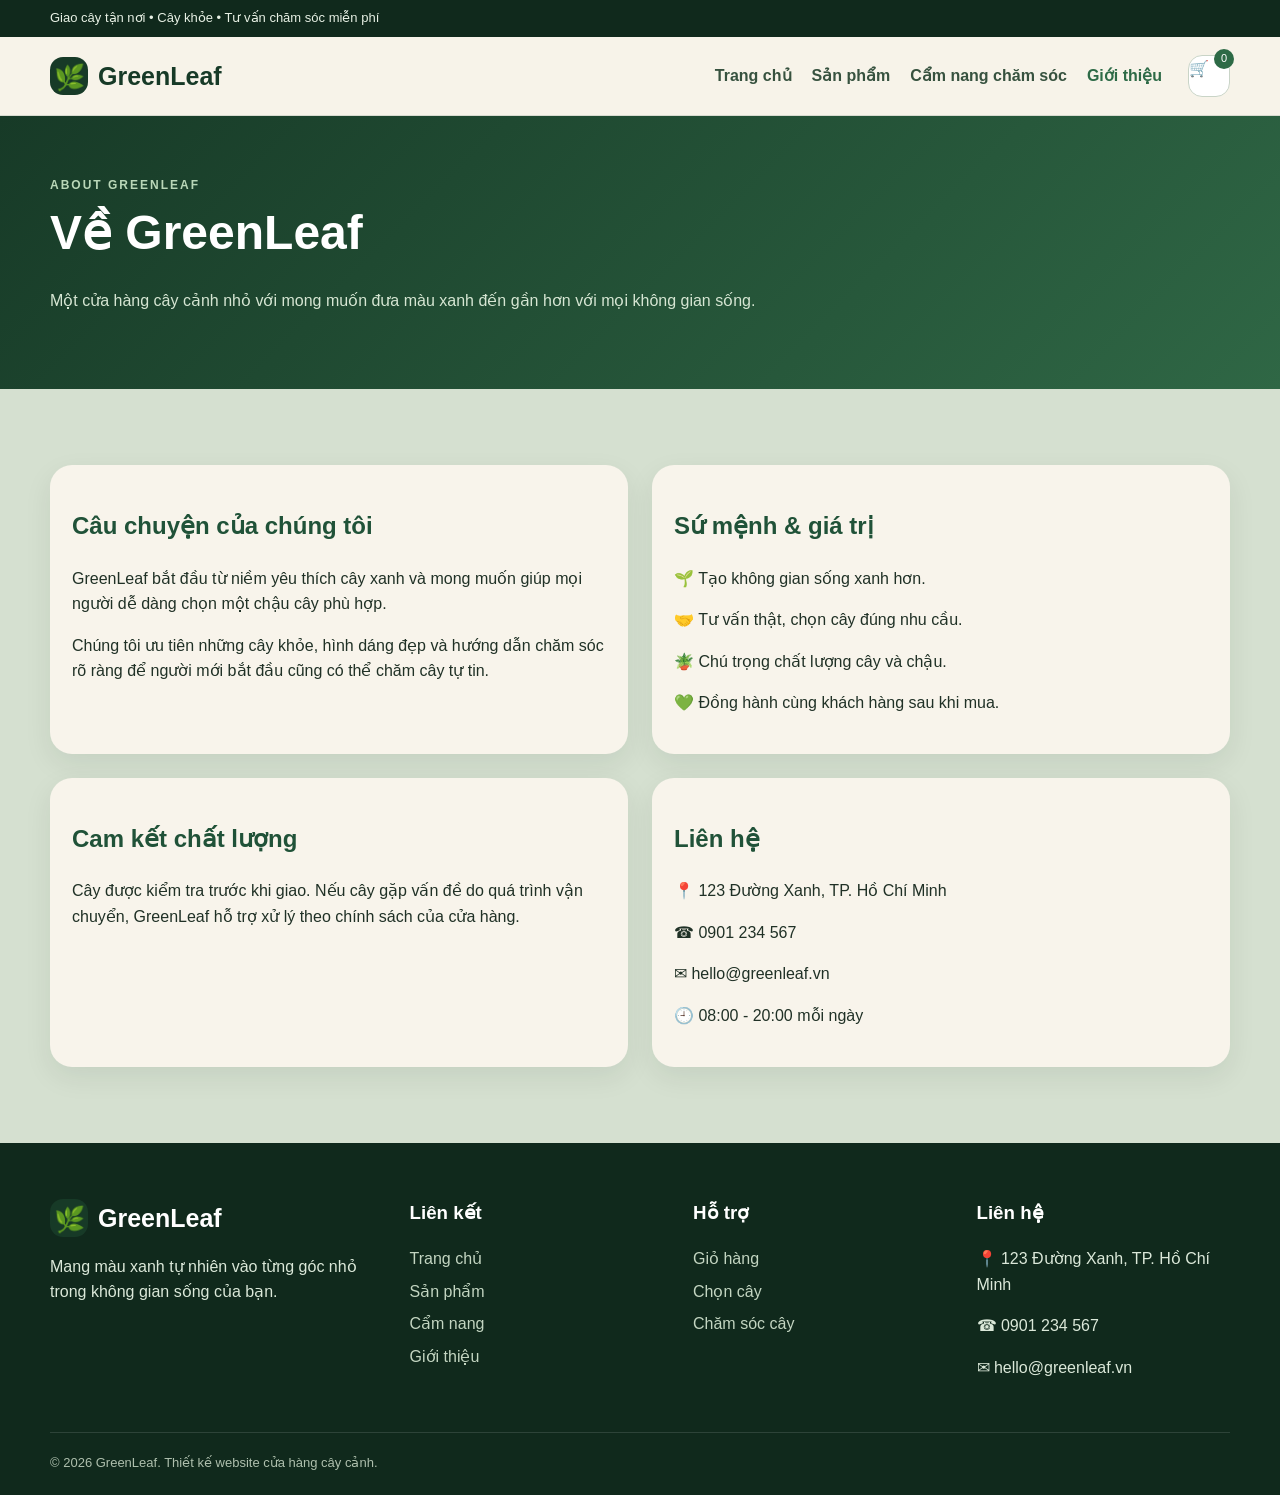
==== about.html @ fde9c6db "version1" ====
<!DOCTYPE html>
<html lang="vi">
<head>
    <meta charset="UTF-8">
    <meta name="viewport" content="width=device-width, initial-scale=1.0">
    <title>Giới thiệu - GreenLeaf</title>
    <link rel="stylesheet" href="style.css">
</head>

<body>

    <div class="topbar">
        <div class="container">
            Giao cây tận nơi • Cây khỏe • Tư vấn chăm sóc miễn phí
        </div>
    </div>

    <header>
        <div class="container nav">
            <a class="logo" href="index.html">
                <span class="logo-mark">🌿</span>
                GreenLeaf
            </a>

            <nav class="nav-links" id="navLinks">
                <a class="" href="index.html">Trang chủ</a><a class="" href="products.html">Sản phẩm</a><a class="" href="guide.html">Cẩm nang chăm sóc</a><a class="active" href="about.html">Giới thiệu</a>
            </nav>

            <div class="nav-actions">
                <a class="cart-btn" href="cart.html" aria-label="Giỏ hàng">
                    🛒
                    <span class="cart-count">0</span>
                </a>

                <button
                    class="icon-btn mobile-menu"
                    id="mobileMenu"
                    aria-label="Mở menu"
                >
                    ☰
                </button>
            </div>
        </div>
    </header>
    

<section class="page-hero">
    <div class="container">
        <div class="eyebrow">About GreenLeaf</div>
        <h1>Về GreenLeaf</h1>
        <p>
            Một cửa hàng cây cảnh nhỏ với mong muốn đưa màu xanh
            đến gần hơn với mọi không gian sống.
        </p>
    </div>
</section>

<section class="section">
    <div class="container about-grid">
        <div class="about-card">
            <h2>Câu chuyện của chúng tôi</h2>
            <p>
                GreenLeaf bắt đầu từ niềm yêu thích cây xanh và mong muốn
                giúp mọi người dễ dàng chọn một chậu cây phù hợp.
            </p>

            <p>
                Chúng tôi ưu tiên những cây khỏe, hình dáng đẹp và hướng
                dẫn chăm sóc rõ ràng để người mới bắt đầu cũng có thể
                chăm cây tự tin.
            </p>
        </div>

        <div class="about-card">
            <h2>Sứ mệnh & giá trị</h2>
            <p>
                🌱 Tạo không gian sống xanh hơn.
            </p>

            <p>
                🤝 Tư vấn thật, chọn cây đúng nhu cầu.
            </p>

            <p>
                🪴 Chú trọng chất lượng cây và chậu.
            </p>

            <p>
                💚 Đồng hành cùng khách hàng sau khi mua.
            </p>
        </div>

        <div class="about-card">
            <h2>Cam kết chất lượng</h2>
            <p>
                Cây được kiểm tra trước khi giao. Nếu cây gặp vấn đề
                do quá trình vận chuyển, GreenLeaf hỗ trợ xử lý theo
                chính sách của cửa hàng.
            </p>
        </div>

        <div class="about-card">
            <h2>Liên hệ</h2>
            <p>📍 123 Đường Xanh, TP. Hồ Chí Minh</p>
            <p>☎ 0901 234 567</p>
            <p>✉ hello@greenleaf.vn</p>
            <p>🕘 08:00 - 20:00 mỗi ngày</p>
        </div>
    </div>
</section>


    <footer>
        <div class="container">
            <div class="footer-grid">
                <div>
                    <div class="logo" style="color:white;">
                        <span class="logo-mark">🌿</span>
                        GreenLeaf
                    </div>

                    <p>
                        Mang màu xanh tự nhiên vào từng góc nhỏ
                        trong không gian sống của bạn.
                    </p>
                </div>

                <div>
                    <h3>Liên kết</h3>
                    <a href="index.html">Trang chủ</a>
                    <a href="products.html">Sản phẩm</a>
                    <a href="guide.html">Cẩm nang</a>
                    <a href="about.html">Giới thiệu</a>
                </div>

                <div>
                    <h3>Hỗ trợ</h3>
                    <a href="cart.html">Giỏ hàng</a>
                    <a href="products.html">Chọn cây</a>
                    <a href="guide.html">Chăm sóc cây</a>
                </div>

                <div>
                    <h3>Liên hệ</h3>
                    <p>📍 123 Đường Xanh, TP. Hồ Chí Minh</p>
                    <p>☎ 0901 234 567</p>
                    <p>✉ hello@greenleaf.vn</p>
                </div>
            </div>

            <div class="copyright">
                © 2026 GreenLeaf. Thiết kế website cửa hàng cây cảnh.
            </div>
        </div>
    </footer>
    

<script src="script.js"></script>
</body>
</html>
---- style.css ----
/* ============================================================
   GREENLEAF - CSS
   Giao diện xanh đậm hơn, không còn nền quá nhạt.
   ============================================================ */

:root {
    --green-950: #10291c;
    --green-900: #173a27;
    --green-800: #205238;
    --green-700: #2d6a46;
    --green-500: #5f9f6e;
    --green-300: #a9c9a8;
    --cream: #f0e7d5;
    --cream-2: #e4d7c0;
    --paper: #f8f4eb;
    --text: #203126;
    --muted: #657466;
    --white: #ffffff;
    --danger: #a84b43;
    --shadow: 0 18px 45px rgba(16, 41, 28, .15);
    --radius: 22px;
}

* {
    box-sizing: border-box;
}

html {
    scroll-behavior: smooth;
}

body {
    margin: 0;
    font-family: Inter, Arial, sans-serif;
    color: var(--text);
    background: #d5e0d0;
    line-height: 1.6;
}

a {
    color: inherit;
    text-decoration: none;
}

img {
    display: block;
    width: 100%;
}

button,
input,
select {
    font: inherit;
}

.container {
    width: min(1180px, calc(100% - 36px));
    margin: 0 auto;
}

.topbar {
    background: var(--green-950);
    color: #e7f0e4;
    font-size: 13px;
    padding: 8px 0;
}

header {
    position: sticky;
    top: 0;
    z-index: 20;
    background: rgba(248, 244, 235, .96);
    backdrop-filter: blur(12px);
    border-bottom: 1px solid rgba(32, 81, 56, .14);
}

.nav {
    min-height: 78px;
    display: flex;
    align-items: center;
    gap: 26px;
}

.logo {
    display: flex;
    align-items: center;
    gap: 10px;
    font-size: 25px;
    font-weight: 900;
    color: var(--green-900);
    white-space: nowrap;
}

.logo-mark {
    width: 38px;
    height: 38px;
    display: grid;
    place-items: center;
    border-radius: 13px;
    background: var(--green-900);
    color: #dcebd8;
}

.nav-links {
    display: flex;
    align-items: center;
    gap: 20px;
    margin-left: auto;
}

.nav-links a {
    font-weight: 700;
    color: #37523f;
}

.nav-links a:hover,
.nav-links a.active {
    color: var(--green-700);
}

.nav-actions {
    display: flex;
    align-items: center;
    gap: 9px;
}

.icon-btn,
.cart-btn {
    border: 1px solid #c9d4c7;
    background: #fff;
    border-radius: 14px;
    min-width: 42px;
    height: 42px;
    cursor: pointer;
}

.cart-btn {
    position: relative;
}

.cart-count {
    position: absolute;
    right: -5px;
    top: -7px;
    min-width: 20px;
    height: 20px;
    border-radius: 20px;
    background: var(--green-700);
    color: #fff;
    font-size: 11px;
    display: grid;
    place-items: center;
}

.mobile-menu {
    display: none;
}

.hero {
    background:
        radial-gradient(circle at 80% 10%, rgba(134, 177, 130, .35), transparent 32%),
        linear-gradient(135deg, #173a27, #285b3e 60%, #3f7650);
    color: white;
    padding: 75px 0;
    overflow: hidden;
}

.hero-grid {
    display: grid;
    grid-template-columns: 1.05fr .95fr;
    gap: 55px;
    align-items: center;
}

.hero h1 {
    font-size: clamp(42px, 6vw, 74px);
    line-height: 1.02;
    margin: 0 0 20px;
    letter-spacing: -2px;
}

.hero p {
    color: #dce9d9;
    font-size: 18px;
    max-width: 600px;
}

.eyebrow {
    color: #b9d7b8;
    text-transform: uppercase;
    font-size: 12px;
    font-weight: 900;
    letter-spacing: 2px;
}

.btn {
    border: 0;
    border-radius: 14px;
    padding: 13px 19px;
    cursor: pointer;
    font-weight: 850;
    transition: .2s ease;
}

.btn:hover {
    transform: translateY(-2px);
}

.btn-primary {
    background: #d8e9cf;
    color: var(--green-950);
}

.btn-dark {
    background: var(--green-900);
    color: white;
}

.btn-light {
    background: white;
    color: var(--green-900);
}

.btn-outline {
    background: transparent;
    color: var(--green-900);
    border: 1px solid #b9c9b9;
}

.hero-photo {
    min-height: 500px;
    border-radius: 34px;
    background: #f2f0e9;
    padding: 14px;
    box-shadow: 0 30px 70px rgba(0, 0, 0, .22);
}

.hero-photo img {
    height: 100%;
    min-height: 470px;
    object-fit: cover;
    border-radius: 25px;
}

.section {
    padding: 76px 0;
}

.section-dark {
    background: var(--green-900);
    color: white;
}

.section-title {
    display: flex;
    justify-content: space-between;
    gap: 20px;
    align-items: end;
    margin-bottom: 28px;
}

.section-title h2 {
    margin: 0;
    font-size: 35px;
    line-height: 1.1;
}

.section-title p {
    margin: 6px 0 0;
    color: var(--muted);
}

.section-dark .section-title p {
    color: #c7dac5;
}

.product-grid {
    display: grid;
    grid-template-columns: repeat(4, 1fr);
    gap: 18px;
}

.product-card {
    background: var(--paper);
    border: 1px solid rgba(32, 81, 56, .12);
    border-radius: var(--radius);
    overflow: hidden;
    box-shadow: 0 10px 28px rgba(24, 58, 39, .08);
    transition: .2s ease;
}

.product-card:hover {
    transform: translateY(-5px);
    box-shadow: var(--shadow);
}

.product-image {
    aspect-ratio: 1 / 1;
    background: #e2e9df;
    overflow: hidden;
}

.product-image img {
    height: 100%;
    object-fit: cover;
}

.product-body {
    padding: 18px;
}

.tag {
    display: inline-flex;
    padding: 5px 9px;
    border-radius: 99px;
    background: #dce9d8;
    color: var(--green-800);
    font-size: 12px;
    font-weight: 800;
}

.product-body h3 {
    margin: 10px 0 4px;
    font-size: 20px;
}

.product-body p {
    color: var(--muted);
    margin: 0 0 14px;
    font-size: 14px;
}

.price {
    font-weight: 900;
    color: var(--green-800);
    font-size: 18px;
}

.card-actions {
    display: flex;
    gap: 8px;
    margin-top: 14px;
}

.card-actions .btn {
    flex: 1;
}

.features {
    display: grid;
    grid-template-columns: repeat(3, 1fr);
    gap: 18px;
}

.feature {
    background: #e3eadf;
    border-radius: 20px;
    padding: 25px;
}

.feature strong {
    display: block;
    margin: 8px 0;
    font-size: 18px;
}

.page-hero {
    background: linear-gradient(135deg, #173a27, #2f6745);
    color: white;
    padding: 60px 0;
}

.page-hero h1 {
    font-size: 48px;
    margin: 0 0 10px;
}

.page-hero p {
    color: #d6e6d3;
}

.filters {
    background: var(--paper);
    border-radius: 20px;
    padding: 18px;
    display: flex;
    gap: 12px;
    flex-wrap: wrap;
    margin-bottom: 28px;
    box-shadow: 0 10px 28px rgba(16, 41, 28, .08);
}

.filter-btn,
.price-select {
    border: 1px solid #c4d0c2;
    background: #fff;
    color: var(--green-900);
    padding: 10px 13px;
    border-radius: 12px;
    cursor: pointer;
    font-weight: 750;
}

.filter-btn.active,
.filter-btn:hover {
    background: var(--green-900);
    color: white;
    border-color: var(--green-900);
}

.search-box {
    display: flex;
    gap: 10px;
    background: white;
    border: 1px solid #c4d0c2;
    border-radius: 13px;
    padding: 4px 8px;
    margin-left: auto;
}

.search-box input {
    border: 0;
    outline: 0;
    width: 190px;
}

.detail {
    display: grid;
    grid-template-columns: 1fr 1fr;
    gap: 50px;
    align-items: start;
}

.detail-photo {
    background: var(--paper);
    border-radius: 28px;
    padding: 15px;
}

.detail-photo img {
    aspect-ratio: 1 / 1;
    object-fit: cover;
    border-radius: 20px;
}

.detail-info h1 {
    font-size: 48px;
    margin: 8px 0;
}

.detail-price {
    color: var(--green-700);
    font-size: 28px;
    font-weight: 900;
    margin: 15px 0;
}

.detail-box {
    background: #e3eadf;
    padding: 20px;
    border-radius: 18px;
    margin: 20px 0;
}

.quantity {
    display: flex;
    align-items: center;
    gap: 10px;
    margin: 20px 0;
}

.quantity button {
    width: 40px;
    height: 40px;
    border: 0;
    background: var(--green-900);
    color: white;
    border-radius: 10px;
    cursor: pointer;
}

.quantity span {
    min-width: 35px;
    text-align: center;
    font-weight: 900;
}

.article-grid {
    display: grid;
    grid-template-columns: repeat(3, 1fr);
    gap: 20px;
}

.article {
    background: var(--paper);
    border-radius: 22px;
    overflow: hidden;
    box-shadow: 0 10px 28px rgba(16, 41, 28, .08);
}

.article img {
    aspect-ratio: 16 / 10;
    object-fit: cover;
}

.article-body {
    padding: 20px;
}

.article-body h3 {
    margin: 0 0 7px;
}

.cart-layout {
    display: grid;
    grid-template-columns: 1.4fr .6fr;
    gap: 24px;
}

.cart-list,
.summary,
.about-card {
    background: var(--paper);
    border-radius: 22px;
    padding: 22px;
    box-shadow: 0 10px 28px rgba(16, 41, 28, .08);
}

.cart-item {
    display: grid;
    grid-template-columns: 90px 1fr auto;
    gap: 15px;
    align-items: center;
    padding: 14px 0;
    border-bottom: 1px solid #d8dfd5;
}

.cart-item img {
    width: 90px;
    height: 90px;
    object-fit: cover;
    border-radius: 14px;
}

.cart-controls {
    display: flex;
    align-items: center;
    gap: 7px;
}

.cart-controls button {
    width: 30px;
    height: 30px;
    border: 0;
    border-radius: 8px;
    background: #dce8d8;
    cursor: pointer;
}

.remove {
    color: var(--danger);
    background: transparent;
    border: 0;
    cursor: pointer;
    font-weight: 800;
}

.summary h2 {
    margin-top: 0;
}

.total {
    display: flex;
    justify-content: space-between;
    padding: 17px 0;
    border-top: 1px solid #d8dfd5;
    margin-top: 18px;
    font-size: 21px;
    font-weight: 900;
}

.about-grid {
    display: grid;
    grid-template-columns: 1fr 1fr;
    gap: 24px;
}

.about-card h2 {
    color: var(--green-800);
}

footer {
    background: var(--green-950);
    color: #dbe8d9;
    padding: 55px 0 22px;
}

.footer-grid {
    display: grid;
    grid-template-columns: 1.3fr 1fr 1fr 1fr;
    gap: 30px;
}

footer h3 {
    color: white;
    margin-top: 0;
}

footer a {
    display: block;
    color: #c3d5c1;
    margin: 7px 0;
}

.copyright {
    border-top: 1px solid rgba(255,255,255,.12);
    margin-top: 35px;
    padding-top: 20px;
    color: #aebfad;
    font-size: 13px;
}

.empty {
    text-align: center;
    padding: 50px 20px;
    background: var(--paper);
    border-radius: 20px;
}

.notice {
    background: #fff4d6;
    color: #6f5a28;
    border: 1px solid #e8d7a8;
    border-radius: 14px;
    padding: 12px 15px;
    margin-bottom: 18px;
}

@media (max-width: 950px) {
    .nav-links {
        display: none;
    }

    .mobile-menu {
        display: block;
        margin-left: auto;
    }

    .nav-links.open {
        display: flex;
        position: absolute;
        top: 78px;
        left: 0;
        right: 0;
        padding: 20px;
        background: var(--paper);
        flex-direction: column;
        align-items: flex-start;
        box-shadow: var(--shadow);
    }

    .hero-grid,
    .detail,
    .cart-layout,
    .about-grid {
        grid-template-columns: 1fr;
    }

    .product-grid {
        grid-template-columns: repeat(2, 1fr);
    }

    .article-grid {
        grid-template-columns: 1fr 1fr;
    }

    .footer-grid {
        grid-template-columns: 1fr 1fr;
    }
}

@media (max-width: 600px) {
    .container {
        width: min(100% - 24px, 1180px);
    }

    .hero {
        padding: 50px 0;
    }

    .hero-photo {
        min-height: 330px;
    }

    .hero-photo img {
        min-height: 300px;
    }

    .product-grid,
    .features,
    .article-grid {
        grid-template-columns: 1fr;
    }

    .section {
        padding: 52px 0;
    }

    .page-hero h1 {
        font-size: 38px;
    }

    .detail-info h1 {
        font-size: 38px;
    }

    .search-box {
        margin-left: 0;
        width: 100%;
    }

    .search-box input {
        width: 100%;
    }

    .footer-grid {
        grid-template-columns: 1fr;
    }

    .cart-item {
        grid-template-columns: 70px 1fr;
    }

    .cart-item > .cart-price {
        grid-column: 2;
    }
}


/* ============================================================
   BẢN CẬP NHẬT HÌNH ẢNH SẢN PHẨM
   Ảnh thật chiếm diện tích lớn, card sạch và giống shop cây.
   ============================================================ */

.product-card {
    background: #fbf8f0;
    border: 1px solid rgba(23, 58, 39, .13);
    box-shadow: 0 12px 30px rgba(16, 41, 28, .12);
}

.product-image {
    position: relative;
    aspect-ratio: 4 / 4.25;
    padding: 10px;
    background:
        radial-gradient(circle at 50% 25%, #ffffff 0, #f2eee4 68%, #e0e5d9 100%);
}

.product-image img {
    width: 100%;
    height: 100%;
    object-fit: contain;
    object-position: center;
    border-radius: 17px;
    mix-blend-mode: multiply;
    transition: transform .35s ease;
}

.product-card:hover .product-image img {
    transform: scale(1.045);
}

.product-body {
    padding: 19px 20px 21px;
}

.product-body h3 {
    color: #173a27;
    font-size: 21px;
    margin-top: 11px;
    margin-bottom: 5px;
}

.product-body p {
    min-height: 45px;
    color: #667568;
}

.price {
    font-size: 20px;
    color: #245d3c;
}

.card-actions .btn {
    padding: 11px 10px;
    font-size: 13px;
}

.hero-photo {
    background:
        radial-gradient(circle at 50% 20%, #ffffff 0, #f1eee5 72%, #dfe8db 100%);
}

.hero-photo img {
    object-fit: contain;
    mix-blend-mode: multiply;
}

.detail-photo {
    background:
        radial-gradient(circle at 50% 20%, #ffffff 0, #f1eee5 72%, #dfe8db 100%);
}

.detail-photo img {
    object-fit: contain;
    mix-blend-mode: multiply;
}

/* Tên cây và giá luôn nổi bật */
.product-body h3 a {
    color: #173a27;
}

.product-body h3 a:hover {
    color: #3b7b52;
}


/* ============================================================
   CARD SẢN PHẨM - phong cách giống mẫu người dùng gửi
   ============================================================ */

.product-card {
    background: #ffffff;
    border: 1px solid #dfe6de;
    border-radius: 24px;
    overflow: hidden;
    box-shadow: 0 7px 22px rgba(27, 61, 42, .07);
    transition: transform .22s ease, box-shadow .22s ease;
}

.product-card:hover {
    transform: translateY(-5px);
    box-shadow: 0 16px 34px rgba(27, 61, 42, .13);
}

.product-visual {
    position: relative;
    height: 320px;
    padding: 0;
    background: #edf1ed;
    overflow: hidden;
}

.product-image {
    display: block;
    width: 100%;
    height: 100%;
    background: #edf1ed;
}

.product-image img {
    display: block;
    width: 100%;
    height: 100%;
    object-fit: cover;
    object-position: center;
    transition: transform .35s ease;
}

.product-card:hover .product-image img {
    transform: scale(1.035);
}

.product-badge {
    position: absolute;
    top: 16px;
    left: 16px;
    z-index: 3;
    padding: 8px 14px;
    border-radius: 999px;
    background: rgba(255, 255, 255, .96);
    color: #216a45;
    font-size: 13px;
    font-weight: 800;
    box-shadow: 0 4px 12px rgba(20, 50, 35, .08);
}

.product-body {
    padding: 19px 21px 21px;
}

.product-body h3 {
    margin: 0 0 7px;
    font-size: 22px;
    line-height: 1.2;
}

.product-body h3 a {
    color: #173a27;
    text-decoration: none;
}

.product-body p {
    color: #647269;
    margin: 0 0 18px;
    font-size: 15px;
    line-height: 1.42;
    min-height: 43px;
}

.price {
    margin-bottom: 2px;
    font-weight: 900;
    color: #205c3b;
    font-size: 24px;
    letter-spacing: -.2px;
}

.card-actions {
    display: grid;
    grid-template-columns: 1fr 1.15fr;
    gap: 9px;
    margin-top: 14px;
}

.card-actions .btn {
    min-height: 48px;
    border-radius: 999px;
    font-weight: 800;
}

.card-actions .btn-dark {
    background: #2d744a;
    border-color: #2d744a;
}

.card-actions .btn-dark:hover {
    background: #235f3c;
    border-color: #235f3c;
}

/* Trên điện thoại ảnh vẫn lớn nhưng không chiếm toàn màn hình */
@media (max-width: 700px) {
    .product-visual {
        height: 285px;
    }

    .product-body h3 {
        font-size: 20px;
    }

    .price {
        font-size: 22px;
    }

    .card-actions {
        grid-template-columns: 1fr;
    }
}

/* ===== CẨM NANG CHĂM SÓC - BẢN CĂN CHỈNH ===== */
.guide-grid,
.articles-grid {
    display: grid;
    grid-template-columns: repeat(3, minmax(0, 1fr));
    gap: 24px;
    align-items: stretch;
}

.guide-card,
.article-card {
    display: flex;
    flex-direction: column;
    min-width: 0;
    height: 100%;
    overflow: hidden;
    border-radius: 24px;
    background: #fbf8ef;
    border: 1px solid rgba(23, 58, 39, .12);
    box-shadow: 0 12px 28px rgba(23, 58, 39, .10);
}

.guide-card img,
.article-card img,
.guide-card .article-image,
.article-card .article-image {
    width: 100%;
    height: 245px;
    object-fit: cover;
    display: block;
}

.guide-card .card-content,
.article-card .card-content,
.guide-card .article-body,
.article-card .article-body {
    display: flex;
    flex: 1;
    flex-direction: column;
    padding: 24px;
}

.guide-card h3,
.article-card h3 {
    margin: 0 0 12px;
    color: #173a27;
    font-size: 22px;
    line-height: 1.35;
    font-weight: 750;
}

.guide-card p,
.article-card p {
    margin: 0;
    color: #405247;
    font-size: 16px;
    line-height: 1.7;
}

.guide-card .btn,
.article-card .btn {
    margin-top: auto;
    align-self: flex-start;
    min-width: 126px;
    min-height: 48px;
    padding: 10px 18px;
    display: inline-flex;
    align-items: center;
    justify-content: center;
    text-align: center;
    white-space: normal;
    line-height: 1.2;
    border-radius: 999px;
}

@media (max-width: 900px) {
    .guide-grid,
    .articles-grid {
        grid-template-columns: repeat(2, minmax(0, 1fr));
    }
}

@media (max-width: 600px) {
    .guide-grid,
    .articles-grid {
        grid-template-columns: 1fr;
    }

    .guide-card img,
    .article-card img,
    .guide-card .article-image,
    .article-card .article-image {
        height: 220px;
    }

    .guide-card h3,
    .article-card h3 {
        font-size: 20px;
    }
}

/* ===== NÚT XEM CHI TIẾT: KHÔNG BỊ VỠ CHỮ ===== */
.product-card .card-actions {
    display: grid;
    grid-template-columns: minmax(0, 1fr);
    gap: 10px;
}

.product-card .card-actions .btn {
    width: 100%;
    min-height: 48px;
    padding: 10px 14px;
    white-space: normal;
    line-height: 1.25;
    text-align: center;
    display: flex;
    align-items: center;
    justify-content: center;
    border-radius: 999px;
}

@media (min-width: 520px) {
    .product-card .card-actions {
        grid-template-columns: 1fr 1.15fr;
    }
}

/* ===== CỬA SỔ NHẬP THÔNG TIN THANH TOÁN ===== */
.checkout-overlay {
    position: fixed;
    inset: 0;
    z-index: 9999;
    display: none;
    align-items: center;
    justify-content: center;
    padding: 20px;
    background: rgba(9, 30, 19, .62);
    backdrop-filter: blur(5px);
}

.checkout-overlay.active {
    display: flex;
}

.checkout-modal {
    width: min(560px, 100%);
    max-height: min(90vh, 760px);
    overflow-y: auto;
    padding: 28px;
    border-radius: 26px;
    background: #fbf8ef;
    box-shadow: 0 24px 70px rgba(0,0,0,.28);
    animation: checkoutIn .2s ease-out;
}

@keyframes checkoutIn {
    from { opacity: 0; transform: translateY(12px) scale(.98); }
    to { opacity: 1; transform: translateY(0) scale(1); }
}

.checkout-header {
    display: flex;
    align-items: flex-start;
    justify-content: space-between;
    gap: 16px;
    margin-bottom: 22px;
}

.checkout-header h2 {
    margin: 0;
    color: #173a27;
    font-size: 28px;
}

.checkout-header p {
    margin: 6px 0 0;
    color: #627166;
}

.checkout-close {
    width: 40px;
    height: 40px;
    border: 0;
    border-radius: 50%;
    background: #e5eee2;
    color: #173a27;
    font-size: 23px;
    cursor: pointer;
}

.checkout-form {
    display: grid;
    gap: 15px;
}

.checkout-form label {
    display: grid;
    gap: 7px;
    color: #173a27;
    font-weight: 700;
}

.checkout-form input,
.checkout-form textarea,
.checkout-form select {
    width: 100%;
    box-sizing: border-box;
    padding: 13px 15px;
    border: 1px solid #cbd8ca;
    border-radius: 13px;
    background: white;
    color: #173a27;
    font: inherit;
    outline: none;
}

.checkout-form input:focus,
.checkout-form textarea:focus,
.checkout-form select:focus {
    border-color: #2e7048;
    box-shadow: 0 0 0 3px rgba(46,112,72,.12);
}

.checkout-form textarea {
    min-height: 90px;
    resize: vertical;
}

.checkout-total {
    display: flex;
    justify-content: space-between;
    gap: 15px;
    margin: 8px 0 4px;
    padding: 16px 0;
    border-top: 1px solid #d9e1d6;
    border-bottom: 1px solid #d9e1d6;
    font-size: 18px;
    font-weight: 800;
    color: #173a27;
}

.checkout-success {
    display: none;
    text-align: center;
    padding: 25px 10px 10px;
}

.checkout-success.active {
    display: block;
}

.checkout-success .success-icon {
    font-size: 52px;
    margin-bottom: 8px;
}

.checkout-success h3 {
    color: #173a27;
    margin: 0 0 8px;
    font-size: 25px;
}

.checkout-success p {
    color: #526257;
    line-height: 1.6;
}

body.modal-open {
    overflow: hidden;
}

/* ===== GreenLeaf: Cẩm nang chăm sóc đồng đều ===== */
.guide-grid, .articles-grid {
    display: grid;
    grid-template-columns: repeat(3, minmax(0, 1fr));
    gap: 24px;
    align-items: stretch;
}
.guide-card, .article-card {
    display: flex;
    flex-direction: column;
    height: 100%;
    overflow: hidden;
    border-radius: 24px;
    background: #fbf8ef;
    border: 1px solid rgba(23,58,39,.12);
    box-shadow: 0 12px 28px rgba(23,58,39,.10);
}
.guide-card img, .article-card img {
    width: 100%;
    height: 245px;
    object-fit: cover;
    display: block;
}
.guide-card .card-content, .article-card .card-content,
.guide-card .article-body, .article-card .article-body {
    display: flex;
    flex: 1;
    flex-direction: column;
    padding: 24px;
}
.guide-card h3, .article-card h3 {
    margin: 0 0 12px;
    color: #173a27;
    font-size: 21px;
    line-height: 1.35;
    font-weight: 750;
}
.guide-card p, .article-card p {
    margin: 0;
    color: #405247;
    font-size: 16px;
    line-height: 1.7;
}
.guide-card .btn, .article-card .btn {
    margin-top: auto;
    align-self: flex-start;
    min-width: 126px;
    min-height: 48px;
    padding: 10px 18px;
    display: inline-flex;
    align-items: center;
    justify-content: center;
    text-align: center;
    white-space: normal;
    line-height: 1.2;
    border-radius: 999px;
}

/* ===== Nút Xem chi tiết / Thêm vào giỏ vừa card ===== */
.product-card .card-actions {
    display: grid;
    grid-template-columns: 1fr;
    gap: 10px;
}
.product-card .card-actions .btn {
    width: 100%;
    min-height: 48px;
    padding: 10px 14px;
    white-space: normal;
    line-height: 1.25;
    display: flex;
    align-items: center;
    justify-content: center;
    text-align: center;
    border-radius: 999px;
}
@media (min-width: 520px) {
    .product-card .card-actions {
        grid-template-columns: 1fr 1.15fr;
    }
}

/* ===== Modal nhập thông tin thanh toán ===== */
.checkout-overlay {
    position: fixed;
    inset: 0;
    z-index: 9999;
    display: none;
    align-items: center;
    justify-content: center;
    padding: 20px;
    background: rgba(9,30,19,.62);
    backdrop-filter: blur(5px);
}
.checkout-overlay.active { display: flex; }
.checkout-modal {
    width: min(560px, 100%);
    max-height: 90vh;
    overflow-y: auto;
    padding: 28px;
    border-radius: 26px;
    background: #fbf8ef;
    box-shadow: 0 24px 70px rgba(0,0,0,.28);
}
.checkout-header {
    display: flex;
    align-items: flex-start;
    justify-content: space-between;
    gap: 16px;
    margin-bottom: 22px;
}
.checkout-header h2 {
    margin: 0;
    color: #173a27;
    font-size: 28px;
}
.checkout-header p {
    margin: 6px 0 0;
    color: #627166;
}
.checkout-close {
    width: 40px;
    height: 40px;
    border: 0;
    border-radius: 50%;
    background: #e5eee2;
    color: #173a27;
    font-size: 23px;
    cursor: pointer;
}
.checkout-form {
    display: grid;
    gap: 15px;
}
.checkout-form label {
    display: grid;
    gap: 7px;
    color: #173a27;
    font-weight: 700;
}
.checkout-form input, .checkout-form textarea, .checkout-form select {
    width: 100%;
    box-sizing: border-box;
    padding: 13px 15px;
    border: 1px solid #cbd8ca;
    border-radius: 13px;
    background: white;
    color: #173a27;
    font: inherit;
    outline: none;
}
.checkout-form input:focus, .checkout-form textarea:focus, .checkout-form select:focus {
    border-color: #2e7048;
    box-shadow: 0 0 0 3px rgba(46,112,72,.12);
}
.checkout-form textarea {
    min-height: 90px;
    resize: vertical;
}
.checkout-total {
    display: flex;
    justify-content: space-between;
    gap: 15px;
    padding: 16px 0;
    border-top: 1px solid #d9e1d6;
    border-bottom: 1px solid #d9e1d6;
    font-size: 18px;
    font-weight: 800;
    color: #173a27;
}
.checkout-success {
    display: none;
    text-align: center;
    padding: 25px 10px 10px;
}
.checkout-success.active { display: block; }
.checkout-success .success-icon { font-size: 52px; }
.checkout-success h3 {
    color: #173a27;
    margin: 8px 0;
    font-size: 25px;
}
.checkout-success p {
    color: #526257;
    line-height: 1.6;
}
body.modal-open { overflow: hidden; }

@media (max-width: 900px) {
    .guide-grid, .articles-grid { grid-template-columns: repeat(2, minmax(0,1fr)); }
}
@media (max-width: 600px) {
    .guide-grid, .articles-grid { grid-template-columns: 1fr; }
    .guide-card img, .article-card img { height: 220px; }
    .guide-card h3, .article-card h3 { font-size: 20px; }
}

/* ===== TRANG THANH TOÁN RIÊNG ===== */
.checkout-page-layout{display:grid;grid-template-columns:minmax(0,1.45fr) minmax(320px,.85fr);gap:28px;align-items:start}
.checkout-page-card,.checkout-summary{background:#fbf8ef;border:1px solid rgba(23,58,39,.13);border-radius:24px;padding:30px;box-shadow:0 14px 34px rgba(16,41,28,.12)}
.checkout-page-card h2,.checkout-summary h2{margin:0 0 8px;color:#173a27;font-size:25px}
.checkout-intro{margin:0 0 24px;color:#5c6c60;line-height:1.6}
.checkout-page-form{display:grid;gap:17px}
.checkout-page-form label{display:grid;gap:8px;color:#173a27;font-weight:700}
.checkout-page-form input,.checkout-page-form textarea,.checkout-page-form select{width:100%;box-sizing:border-box;padding:14px 16px;border:1px solid #cbd8ca;border-radius:14px;background:#fff;color:#173a27;font:inherit;outline:none}
.checkout-page-form input:focus,.checkout-page-form textarea:focus,.checkout-page-form select:focus{border-color:#2e7048;box-shadow:0 0 0 3px rgba(46,112,72,.13)}
.checkout-page-form textarea{min-height:105px;resize:vertical}
.checkout-submit{width:100%;min-height:52px;font-size:17px}
.checkout-summary{position:sticky;top:100px}
.checkout-order-list{display:grid;gap:14px;margin:22px 0}
.checkout-order-item{display:grid;grid-template-columns:68px 1fr auto;gap:12px;align-items:center;padding-bottom:14px;border-bottom:1px solid #dde5da}
.checkout-order-item img{width:68px;height:68px;object-fit:cover;border-radius:14px;background:#edf1e9}
.checkout-order-name{margin:0 0 5px;color:#173a27;font-weight:800}
.checkout-order-qty{color:#657469;font-size:14px}
.checkout-order-price{color:#245d3c;font-weight:800;white-space:nowrap}
.checkout-summary-line,.checkout-summary-total{display:flex;justify-content:space-between;gap:16px;padding:14px 0;color:#526257}
.checkout-summary-total{border-top:2px solid #d7e2d4;color:#173a27;font-size:19px;font-weight:800}
.checkout-page-success{display:none;text-align:center;padding:30px 10px}
.checkout-page-success.active{display:block}
.success-big-icon{font-size:60px}
.checkout-empty{padding:22px 0;color:#667568;text-align:center;line-height:1.6}
@media(max-width:900px){.checkout-page-layout{grid-template-columns:1fr}.checkout-summary{position:static}}
@media(max-width:560px){.checkout-page-card,.checkout-summary{padding:22px 18px;border-radius:20px}.checkout-order-item{grid-template-columns:58px 1fr}.checkout-order-item img{width:58px;height:58px}.checkout-order-price{grid-column:2}}
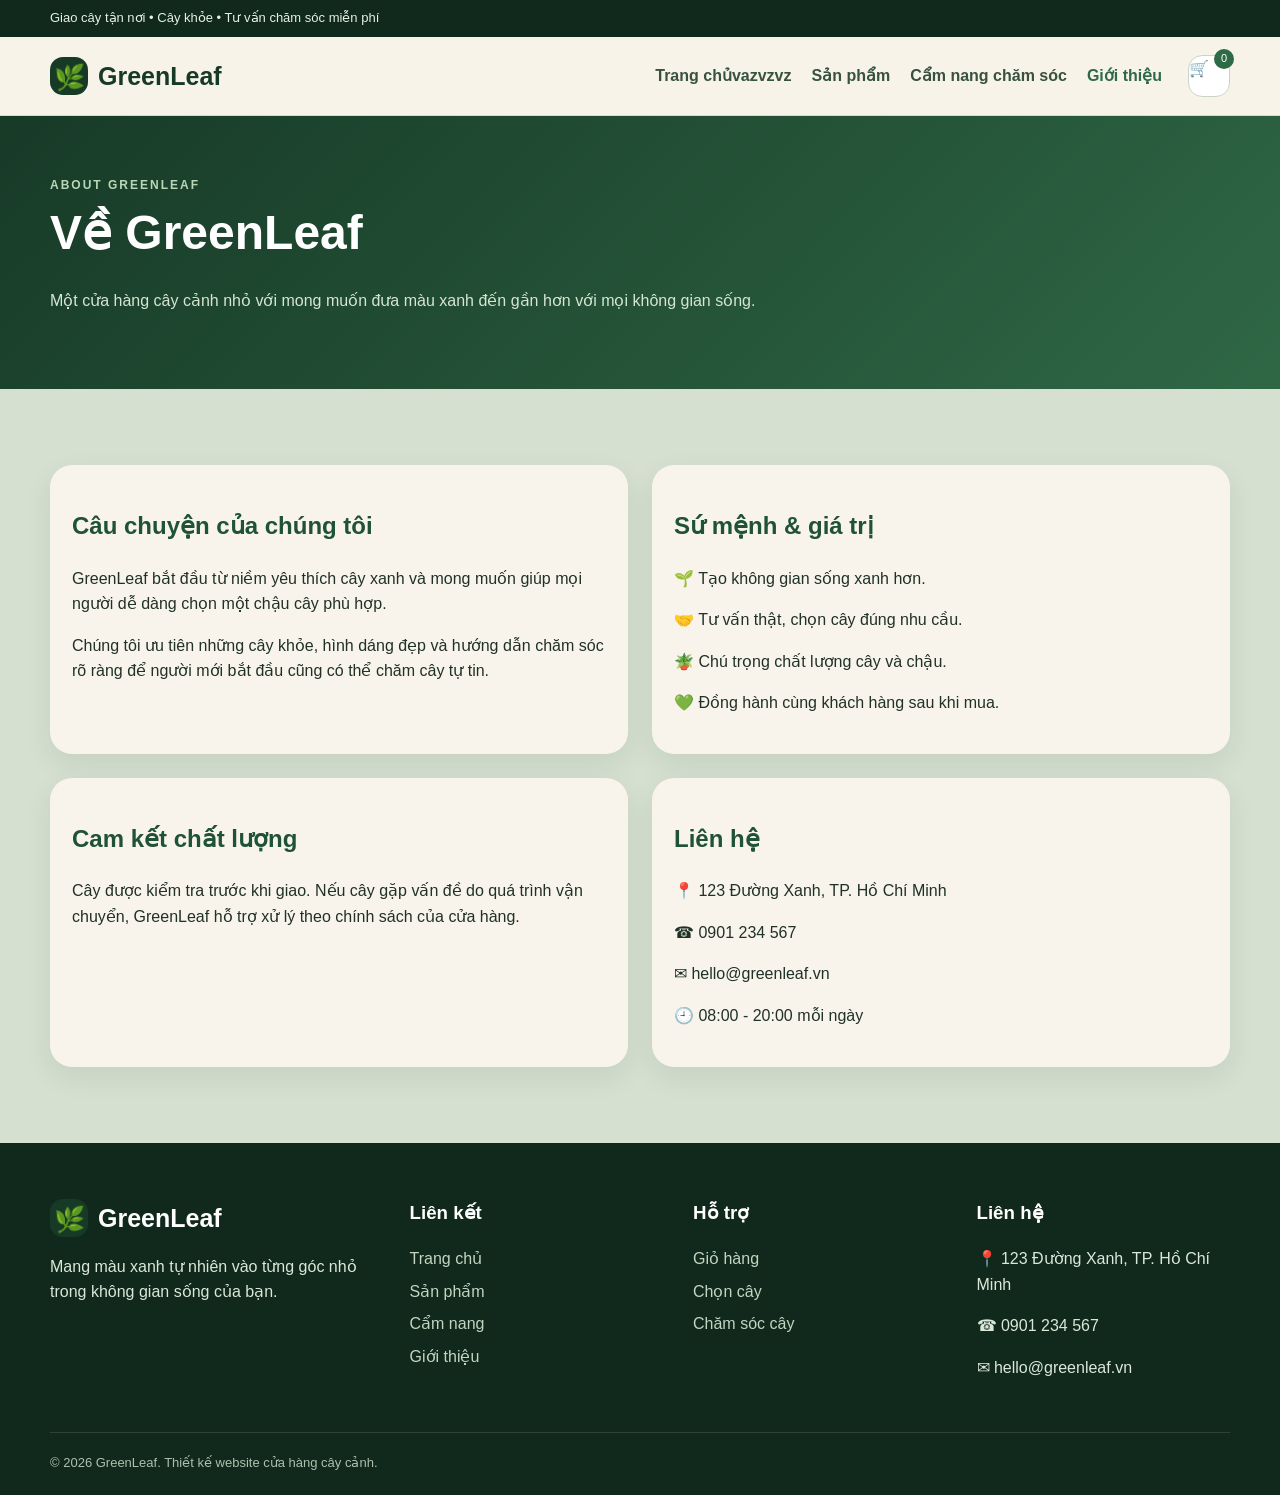
==== commit 836e11ef: "version2" ====
--- a/about.html
+++ b/about.html
@@ -23,7 +23,7 @@
             </a>
 
             <nav class="nav-links" id="navLinks">
-                <a class="" href="index.html">Trang chủ</a><a class="" href="products.html">Sản phẩm</a><a class="" href="guide.html">Cẩm nang chăm sóc</a><a class="active" href="about.html">Giới thiệu</a>
+                <a class="" href="index.html">Trang chủvazvzvz</a><a class="" href="products.html">Sản phẩm</a><a class="" href="guide.html">Cẩm nang chăm sóc</a><a class="active" href="about.html">Giới thiệu</a>
             </nav>
 
             <div class="nav-actions">
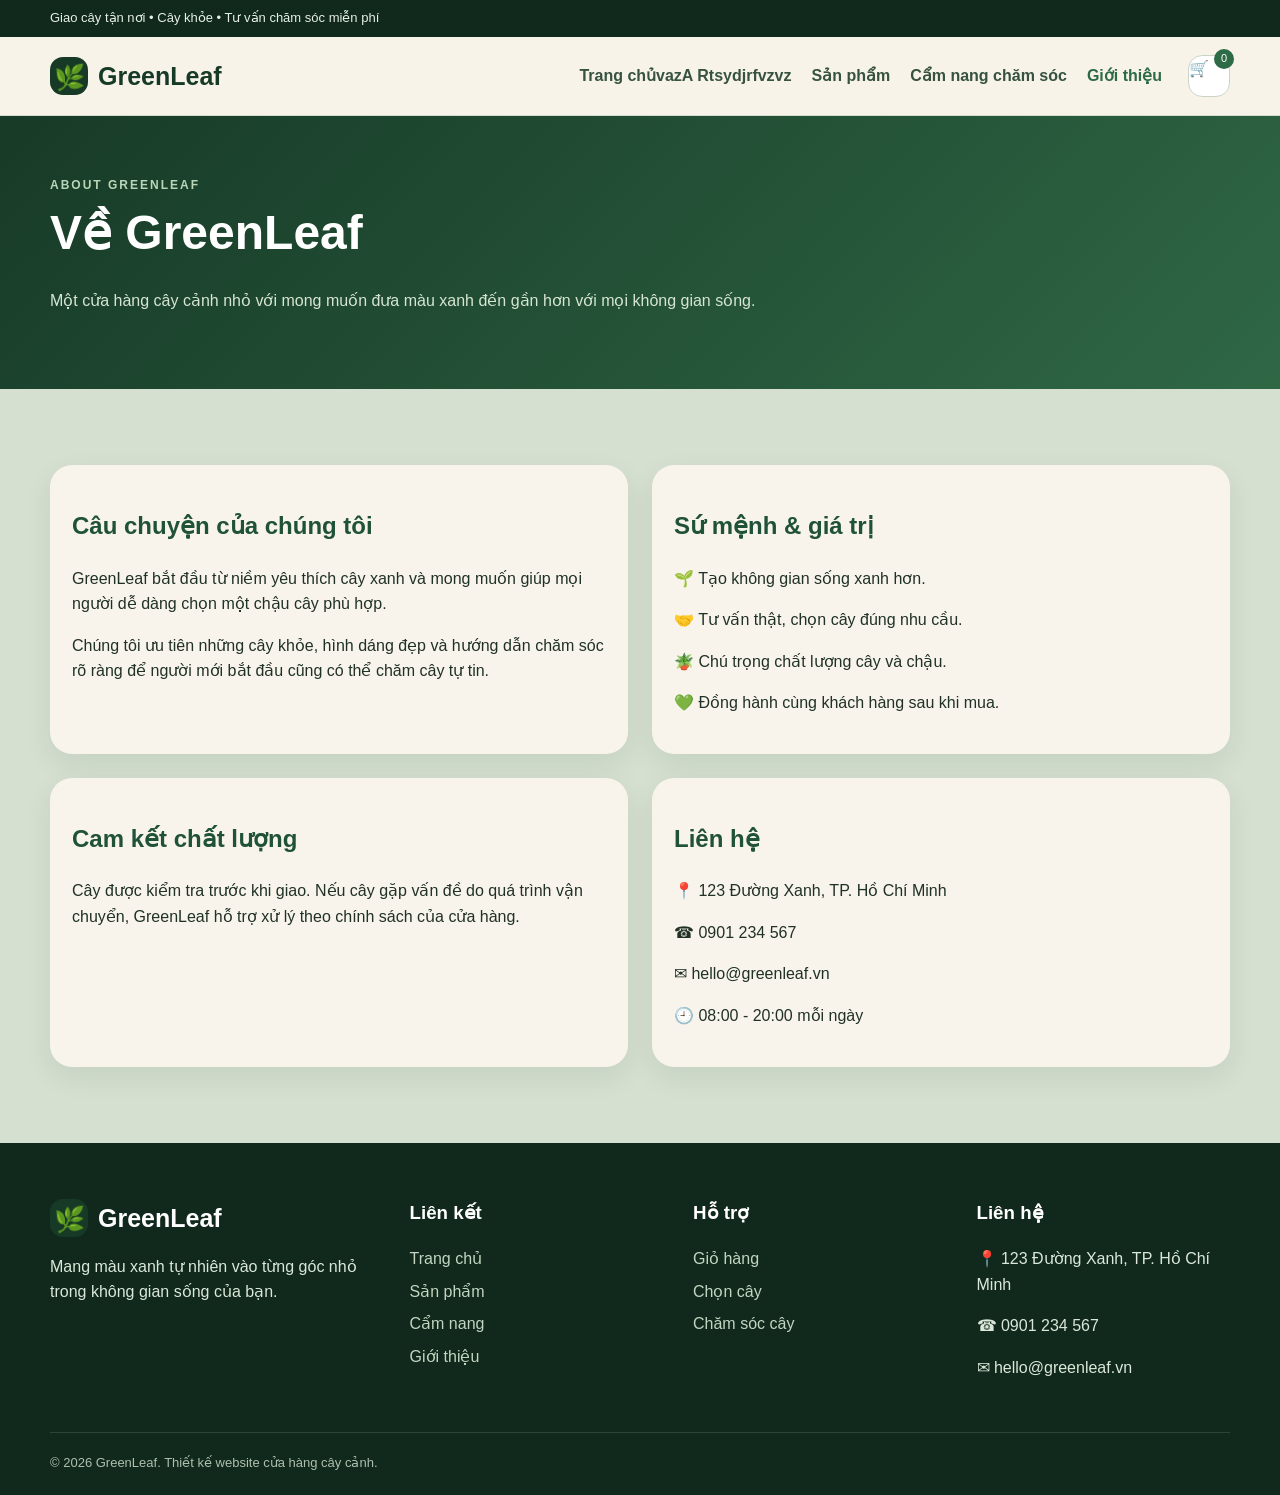
==== commit 8e1b3b11: "version3" ====
--- a/about.html
+++ b/about.html
@@ -23,7 +23,7 @@
             </a>
 
             <nav class="nav-links" id="navLinks">
-                <a class="" href="index.html">Trang chủvazvzvz</a><a class="" href="products.html">Sản phẩm</a><a class="" href="guide.html">Cẩm nang chăm sóc</a><a class="active" href="about.html">Giới thiệu</a>
+                <a class="" href="index.html">Trang chủvazA Rtsydjrfvzvz</a><a class="" href="products.html">Sản phẩm</a><a class="" href="guide.html">Cẩm nang chăm sóc</a><a class="active" href="about.html">Giới thiệu</a>
             </nav>
 
             <div class="nav-actions">
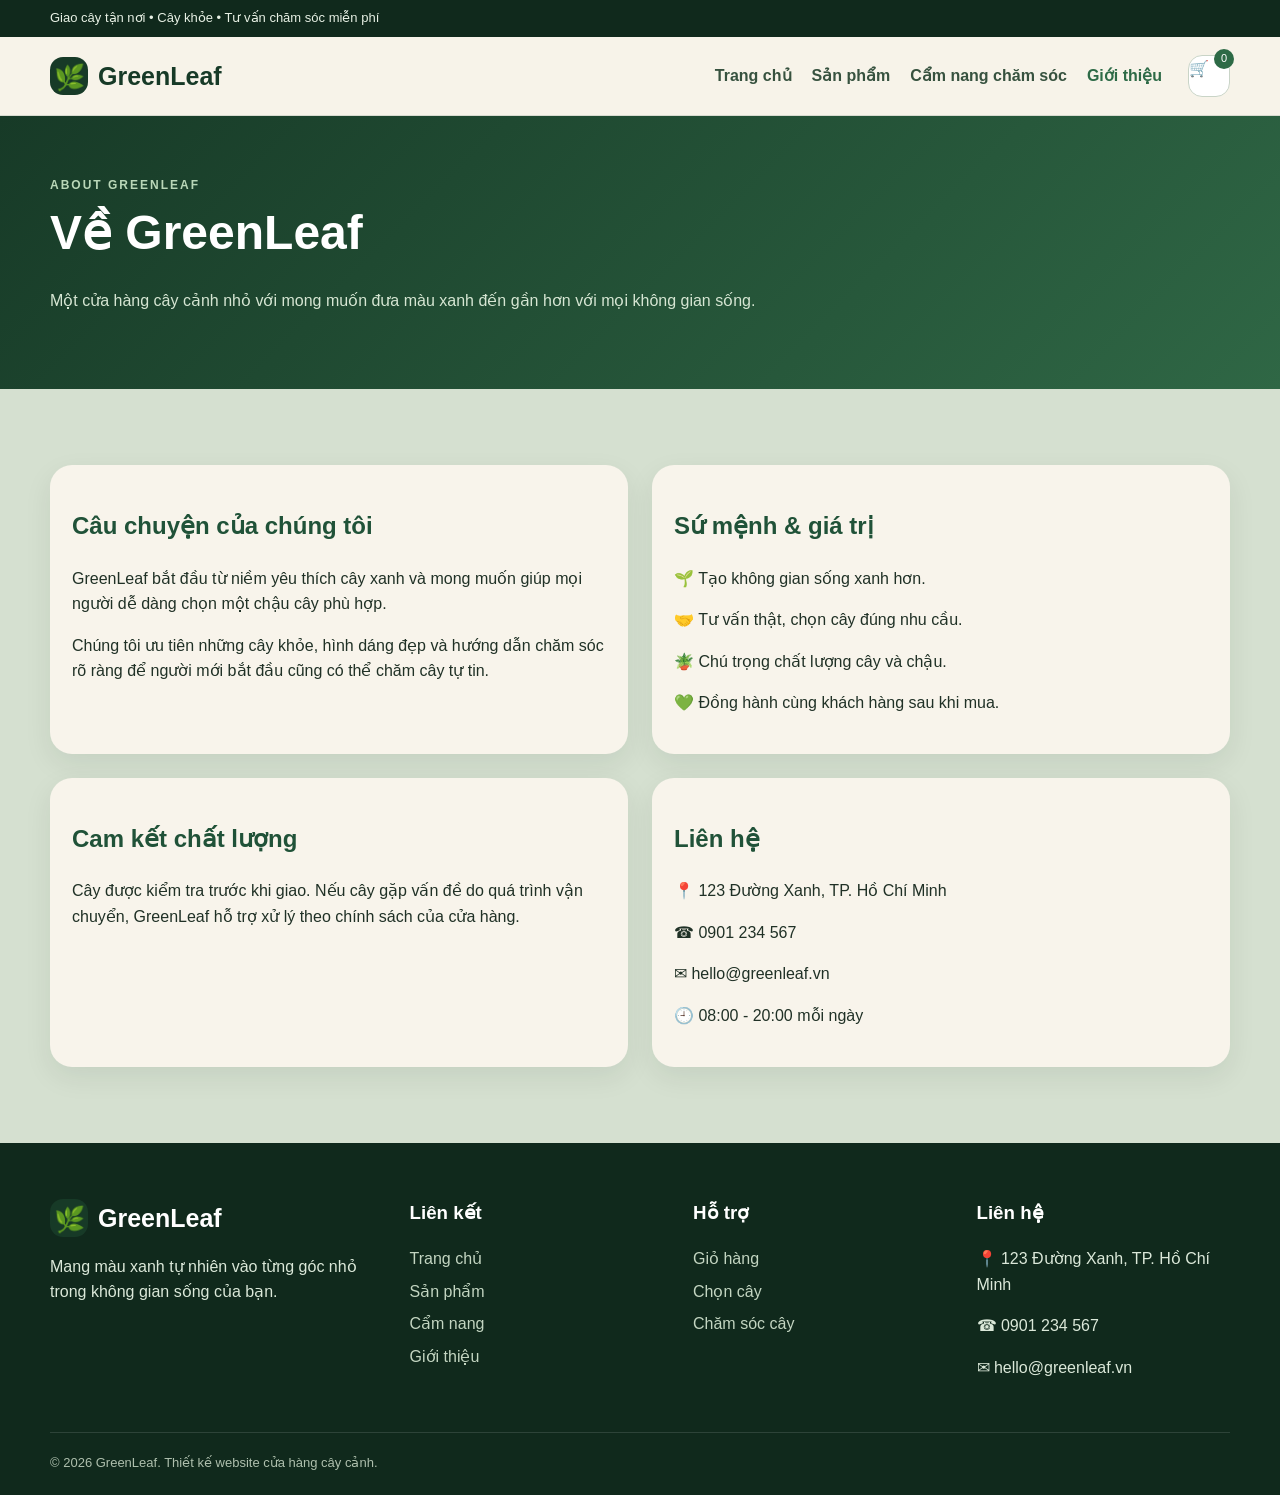
==== commit 55983b0a: "version4" ====
--- a/about.html
+++ b/about.html
@@ -23,7 +23,7 @@
             </a>
 
             <nav class="nav-links" id="navLinks">
-                <a class="" href="index.html">Trang chủvazA Rtsydjrfvzvz</a><a class="" href="products.html">Sản phẩm</a><a class="" href="guide.html">Cẩm nang chăm sóc</a><a class="active" href="about.html">Giới thiệu</a>
+                <a class="" href="index.html">Trang chủ</a><a class="" href="products.html">Sản phẩm</a><a class="" href="guide.html">Cẩm nang chăm sóc</a><a class="active" href="about.html">Giới thiệu</a>
             </nav>
 
             <div class="nav-actions">
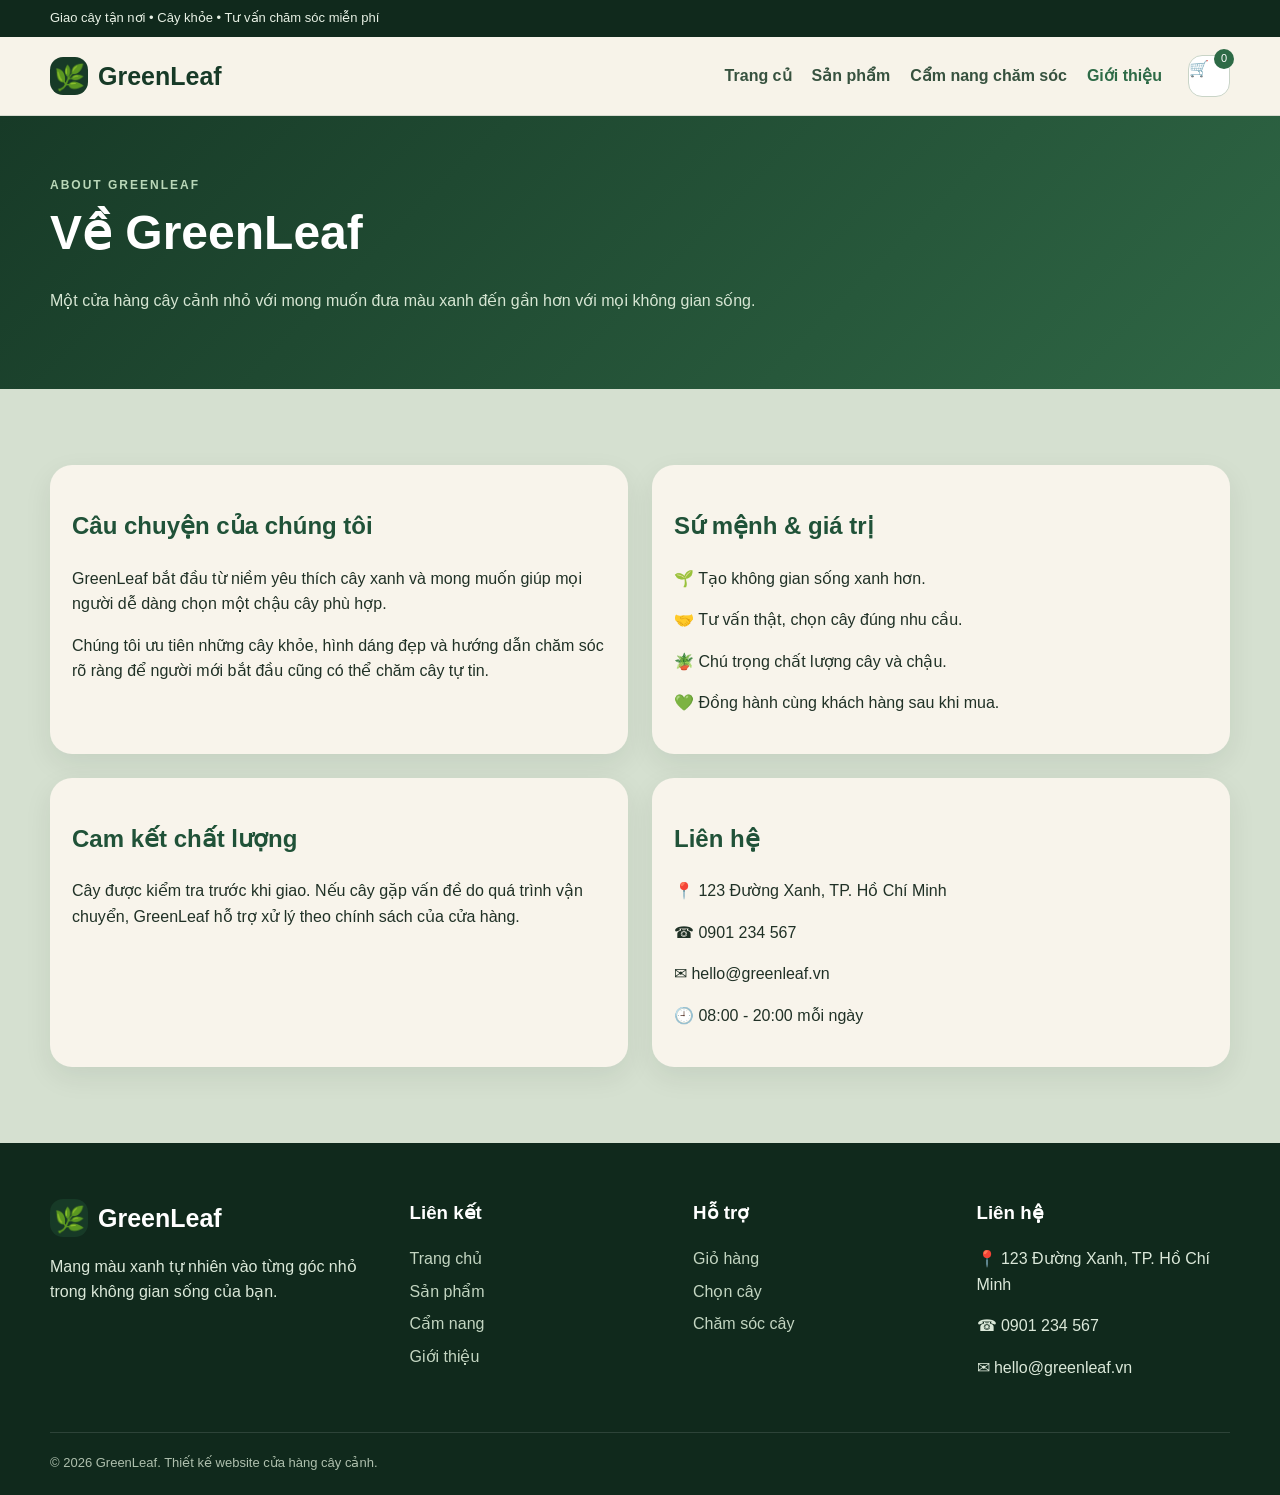
==== commit 71edc74f: "version5" ====
--- a/about.html
+++ b/about.html
@@ -23,7 +23,7 @@
             </a>
 
             <nav class="nav-links" id="navLinks">
-                <a class="" href="index.html">Trang chủ</a><a class="" href="products.html">Sản phẩm</a><a class="" href="guide.html">Cẩm nang chăm sóc</a><a class="active" href="about.html">Giới thiệu</a>
+                <a class="" href="index.html">Trang củ</a><a class="" href="products.html">Sản phẩm</a><a class="" href="guide.html">Cẩm nang chăm sóc</a><a class="active" href="about.html">Giới thiệu</a>
             </nav>
 
             <div class="nav-actions">
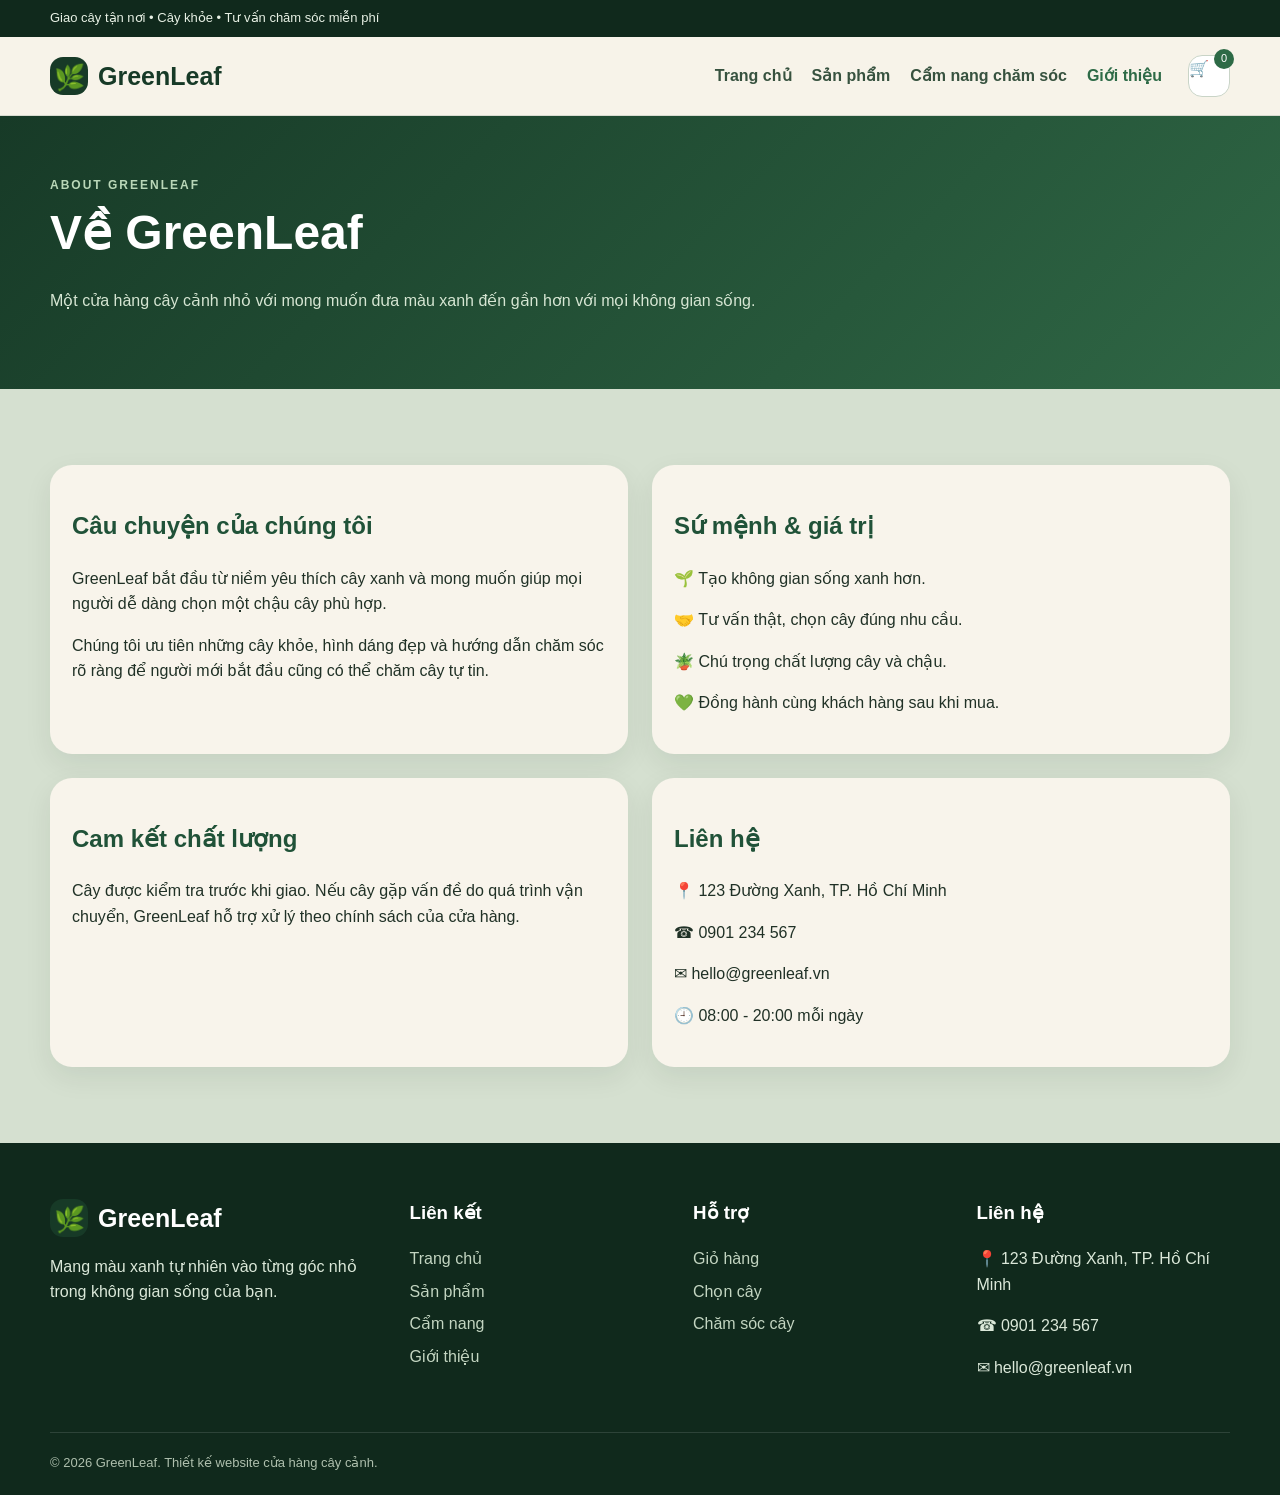
==== commit bb20a950: "version6" ====
--- a/about.html
+++ b/about.html
@@ -23,7 +23,7 @@
             </a>
 
             <nav class="nav-links" id="navLinks">
-                <a class="" href="index.html">Trang củ</a><a class="" href="products.html">Sản phẩm</a><a class="" href="guide.html">Cẩm nang chăm sóc</a><a class="active" href="about.html">Giới thiệu</a>
+                <a class="" href="index.html">Trang chủ</a><a class="" href="products.html">Sản phẩm</a><a class="" href="guide.html">Cẩm nang chăm sóc</a><a class="active" href="about.html">Giới thiệu</a>
             </nav>
 
             <div class="nav-actions">
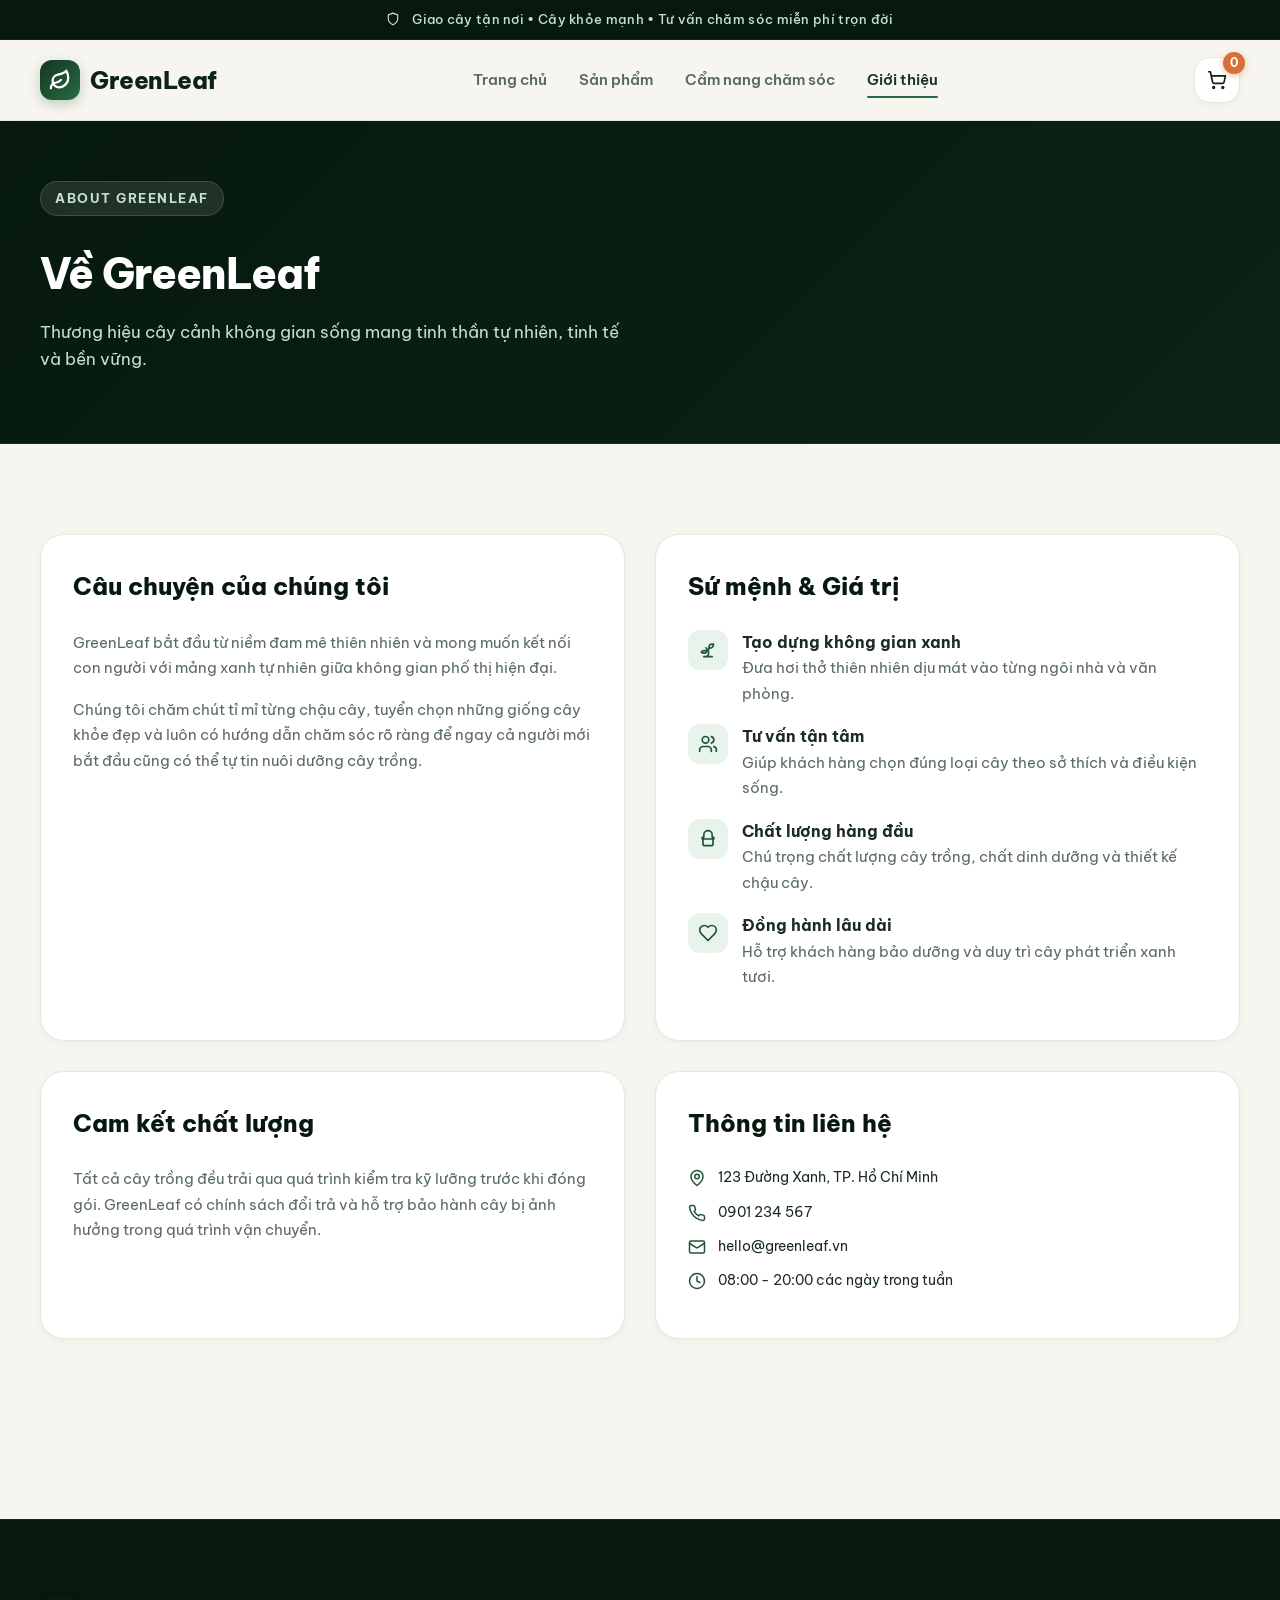
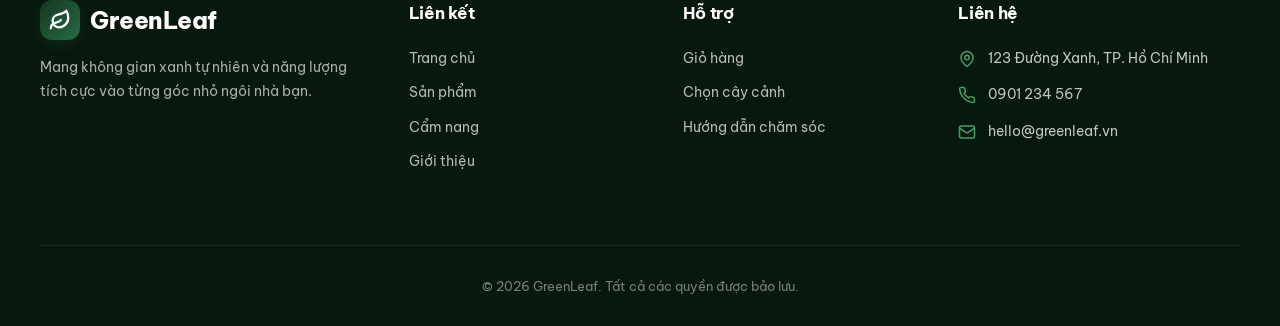
==== commit e37c2ed8: "version8" ====
--- a/about.html
+++ b/about.html
@@ -4,6 +4,9 @@
     <meta charset="UTF-8">
     <meta name="viewport" content="width=device-width, initial-scale=1.0">
     <title>Giới thiệu - GreenLeaf</title>
+    <link rel="preconnect" href="https://fonts.googleapis.com">
+    <link rel="preconnect" href="https://fonts.gstatic.com" crossorigin>
+    <link href="https://fonts.googleapis.com/css2?family=Be+Vietnam+Pro:wght@300;400;500;600;700;800&display=swap" rel="stylesheet">
     <link rel="stylesheet" href="style.css">
 </head>
 
@@ -11,118 +14,144 @@
 
     <div class="topbar">
         <div class="container">
-            Giao cây tận nơi • Cây khỏe • Tư vấn chăm sóc miễn phí
+            <svg width="14" height="14" viewBox="0 0 24 24" fill="none" stroke="currentColor" stroke-width="2" stroke-linecap="round" stroke-linejoin="round"><path d="M12 22s8-4 8-10V5l-8-3-8 3v7c0 6 8 10 8 10z"/></svg>
+            Giao cây tận nơi • Cây khỏe mạnh • Tư vấn chăm sóc miễn phí trọn đời
         </div>
     </div>
 
     <header>
         <div class="container nav">
             <a class="logo" href="index.html">
-                <span class="logo-mark">🌿</span>
+                <span class="logo-mark">
+                    <svg width="22" height="22" viewBox="0 0 24 24" fill="none" stroke="currentColor" stroke-width="2.5" stroke-linecap="round" stroke-linejoin="round"><path d="M11 20A7 7 0 0 1 9.8 6.1C15.5 5 17 4.48 19 2c1 2 2 4.18 2 8 0 5.5-4.78 10-10 10Z"/><path d="M2 21c0-3 1.85-5.36 5.08-6C9.5 14.52 12 13 13 12"/></svg>
+                </span>
                 GreenLeaf
             </a>
 
             <nav class="nav-links" id="navLinks">
-                <a class="" href="index.html">Trang chủ</a><a class="" href="products.html">Sản phẩm</a><a class="" href="guide.html">Cẩm nang chăm sóc</a><a class="active" href="about.html">Giới thiệu</a>
+                <a href="index.html">Trang chủ</a>
+                <a href="products.html">Sản phẩm</a>
+                <a href="guide.html">Cẩm nang chăm sóc</a>
+                <a class="active" href="about.html">Giới thiệu</a>
             </nav>
 
             <div class="nav-actions">
                 <a class="cart-btn" href="cart.html" aria-label="Giỏ hàng">
-                    🛒
+                    <svg width="20" height="20" viewBox="0 0 24 24" fill="none" stroke="currentColor" stroke-width="2" stroke-linecap="round" stroke-linejoin="round"><circle cx="8" cy="21" r="1"/><circle cx="19" cy="21" r="1"/><path d="M2.05 2.05h2l2.66 12.42a2 2 0 0 0 2 1.58h9.78a2 2 0 0 0 1.95-1.57l1.65-7.43H5.12"/></svg>
                     <span class="cart-count">0</span>
                 </a>
 
-                <button
-                    class="icon-btn mobile-menu"
-                    id="mobileMenu"
-                    aria-label="Mở menu"
-                >
-                    ☰
+                <button class="icon-btn mobile-menu" id="mobileMenu" aria-label="Mở menu">
+                    <svg width="22" height="22" viewBox="0 0 24 24" fill="none" stroke="currentColor" stroke-width="2" stroke-linecap="round" stroke-linejoin="round"><line x1="4" x2="20" y1="12" y2="12"/><line x1="4" x2="20" y1="6" y2="6"/><line x1="4" x2="20" y1="18" y2="18"/></svg>
                 </button>
             </div>
         </div>
     </header>
-    
 
-<section class="page-hero">
-    <div class="container">
-        <div class="eyebrow">About GreenLeaf</div>
-        <h1>Về GreenLeaf</h1>
-        <p>
-            Một cửa hàng cây cảnh nhỏ với mong muốn đưa màu xanh
-            đến gần hơn với mọi không gian sống.
-        </p>
-    </div>
-</section>
+    <section class="page-hero">
+        <div class="container">
+            <div class="eyebrow">About GreenLeaf</div>
+            <h1>Về GreenLeaf</h1>
+            <p>Thương hiệu cây cảnh không gian sống mang tinh thần tự nhiên, tinh tế và bền vững.</p>
+        </div>
+    </section>
 
-<section class="section">
-    <div class="container about-grid">
-        <div class="about-card">
-            <h2>Câu chuyện của chúng tôi</h2>
-            <p>
-                GreenLeaf bắt đầu từ niềm yêu thích cây xanh và mong muốn
-                giúp mọi người dễ dàng chọn một chậu cây phù hợp.
-            </p>
+    <section class="section">
+        <div class="container about-grid">
+            <div class="about-card">
+                <h2>Câu chuyện của chúng tôi</h2>
+                <p>
+                    GreenLeaf bắt đầu từ niềm đam mê thiên nhiên và mong muốn kết nối con người với mảng xanh tự nhiên giữa không gian phố thị hiện đại.
+                </p>
+                <p>
+                    Chúng tôi chăm chút tỉ mỉ từng chậu cây, tuyển chọn những giống cây khỏe đẹp và luôn có hướng dẫn chăm sóc rõ ràng để ngay cả người mới bắt đầu cũng có thể tự tin nuôi dưỡng cây trồng.
+                </p>
+            </div>
 
-            <p>
-                Chúng tôi ưu tiên những cây khỏe, hình dáng đẹp và hướng
-                dẫn chăm sóc rõ ràng để người mới bắt đầu cũng có thể
-                chăm cây tự tin.
-            </p>
+            <div class="about-card">
+                <h2>Sứ mệnh & Giá trị</h2>
+                <div class="about-list-item">
+                    <div class="about-icon-badge">
+                        <svg width="20" height="20" viewBox="0 0 24 24" fill="none" stroke="currentColor" stroke-width="2" stroke-linecap="round" stroke-linejoin="round"><path d="M7 20h10"/><path d="M10 20c5.5-2.5.8-6.4 3-10"/><path d="M9.5 9.4c1.1.8 1.8 2.2 2.3 3.7-1.5-.4-3.5-.4-4.8-.3-1.2.1-2.3.7-3 1.7 1.8 2 4.7 1.4 6 0"/><path d="M14.1 6a7 7 0 0 0-1.1 4c1.9-.1 3.3-.6 4.3-1.4 1-1 1.4-2.3 1.2-3.6-2.1-.2-4.1.3-4.4 1Z"/></svg>
+                    </div>
+                    <div>
+                        <strong>Tạo dựng không gian xanh</strong>
+                        <p style="margin:0;">Đưa hơi thở thiên nhiên dịu mát vào từng ngôi nhà và văn phòng.</p>
+                    </div>
+                </div>
+
+                <div class="about-list-item">
+                    <div class="about-icon-badge">
+                        <svg width="20" height="20" viewBox="0 0 24 24" fill="none" stroke="currentColor" stroke-width="2" stroke-linecap="round" stroke-linejoin="round"><path d="M16 21v-2a4 4 0 0 0-4-4H6a4 4 0 0 0-4 4v2"/><circle cx="9" cy="7" r="4"/><path d="M22 21v-2a4 4 0 0 0-3-3.87"/><path d="M16 3.13a4 4 0 0 1 0 7.75"/></svg>
+                    </div>
+                    <div>
+                        <strong>Tư vấn tận tâm</strong>
+                        <p style="margin:0;">Giúp khách hàng chọn đúng loại cây theo sở thích và điều kiện sống.</p>
+                    </div>
+                </div>
+
+                <div class="about-list-item">
+                    <div class="about-icon-badge">
+                        <svg width="20" height="20" viewBox="0 0 24 24" fill="none" stroke="currentColor" stroke-width="2" stroke-linecap="round" stroke-linejoin="round"><path d="M12 2a5 5 0 0 0-5 5v3H5v2h14v-2h-2V7a5 5 0 0 0-5-5z"/><path d="M6 12v6a2 2 0 0 0 2 2h8a2 2 0 0 0 2-2v-6"/></svg>
+                    </div>
+                    <div>
+                        <strong>Chất lượng hàng đầu</strong>
+                        <p style="margin:0;">Chú trọng chất lượng cây trồng, chất dinh dưỡng và thiết kế chậu cây.</p>
+                    </div>
+                </div>
+
+                <div class="about-list-item">
+                    <div class="about-icon-badge">
+                        <svg width="20" height="20" viewBox="0 0 24 24" fill="none" stroke="currentColor" stroke-width="2" stroke-linecap="round" stroke-linejoin="round"><path d="M19 14c1.49-1.46 3-3.21 3-5.5A5.5 5.5 0 0 0 16.5 3c-1.76 0-3 .5-4.5 2-1.5-1.5-2.74-2-4.5-2A5.5 5.5 0 0 0 2 8.5c0 2.3 1.5 4.05 3 5.5l7 7Z"/></svg>
+                    </div>
+                    <div>
+                        <strong>Đồng hành lâu dài</strong>
+                        <p style="margin:0;">Hỗ trợ khách hàng bảo dưỡng và duy trì cây phát triển xanh tươi.</p>
+                    </div>
+                </div>
+            </div>
+
+            <div class="about-card">
+                <h2>Cam kết chất lượng</h2>
+                <p>
+                    Tất cả cây trồng đều trải qua quá trình kiểm tra kỹ lưỡng trước khi đóng gói. GreenLeaf có chính sách đổi trả và hỗ trợ bảo hành cây bị ảnh hưởng trong quá trình vận chuyển.
+                </p>
+            </div>
+
+            <div class="about-card">
+                <h2>Thông tin liên hệ</h2>
+                <div class="footer-contact-item" style="color: var(--text-main); margin-bottom: 12px;">
+                    <svg width="18" height="18" viewBox="0 0 24 24" fill="none" stroke="var(--primary-700)" stroke-width="2" stroke-linecap="round" stroke-linejoin="round"><path d="M20 10c0 6-8 12-8 12s-8-6-8-12a8 8 0 0 1 16 0Z"/><circle cx="12" cy="10" r="3"/></svg>
+                    <span>123 Đường Xanh, TP. Hồ Chí Minh</span>
+                </div>
+                <div class="footer-contact-item" style="color: var(--text-main); margin-bottom: 12px;">
+                    <svg width="18" height="18" viewBox="0 0 24 24" fill="none" stroke="var(--primary-700)" stroke-width="2" stroke-linecap="round" stroke-linejoin="round"><path d="M22 16.92v3a2 2 0 0 1-2.18 2 19.79 19.79 0 0 1-8.63-3.07 19.5 19.5 0 0 1-6-6 19.79 19.79 0 0 1-3.07-8.67A2 2 0 0 1 4.11 2h3a2 2 0 0 1 2 1.72 12.84 12.84 0 0 0 .7 2.81 2 2 0 0 1-.45 2.11L8.09 9.91a16 16 0 0 0 6 6l1.27-1.27a2 2 0 0 1 2.11-.45 12.84 12.84 0 0 0 2.81.7A2 2 0 0 1 22 16.92z"/></svg>
+                    <span>0901 234 567</span>
+                </div>
+                <div class="footer-contact-item" style="color: var(--text-main); margin-bottom: 12px;">
+                    <svg width="18" height="18" viewBox="0 0 24 24" fill="none" stroke="var(--primary-700)" stroke-width="2" stroke-linecap="round" stroke-linejoin="round"><rect width="20" height="16" x="2" y="4" rx="2"/><path d="m22 7-8.97 5.7a1.94 1.94 0 0 1-2.06 0L2 7"/></svg>
+                    <span>hello@greenleaf.vn</span>
+                </div>
+                <div class="footer-contact-item" style="color: var(--text-main);">
+                    <svg width="18" height="18" viewBox="0 0 24 24" fill="none" stroke="var(--primary-700)" stroke-width="2" stroke-linecap="round" stroke-linejoin="round"><circle cx="12" cy="12" r="10"/><polyline points="12 6 12 12 16 14"/></svg>
+                    <span>08:00 - 20:00 các ngày trong tuần</span>
+                </div>
+            </div>
         </div>
-
-        <div class="about-card">
-            <h2>Sứ mệnh & giá trị</h2>
-            <p>
-                🌱 Tạo không gian sống xanh hơn.
-            </p>
-
-            <p>
-                🤝 Tư vấn thật, chọn cây đúng nhu cầu.
-            </p>
-
-            <p>
-                🪴 Chú trọng chất lượng cây và chậu.
-            </p>
-
-            <p>
-                💚 Đồng hành cùng khách hàng sau khi mua.
-            </p>
-        </div>
-
-        <div class="about-card">
-            <h2>Cam kết chất lượng</h2>
-            <p>
-                Cây được kiểm tra trước khi giao. Nếu cây gặp vấn đề
-                do quá trình vận chuyển, GreenLeaf hỗ trợ xử lý theo
-                chính sách của cửa hàng.
-            </p>
-        </div>
-
-        <div class="about-card">
-            <h2>Liên hệ</h2>
-            <p>📍 123 Đường Xanh, TP. Hồ Chí Minh</p>
-            <p>☎ 0901 234 567</p>
-            <p>✉ hello@greenleaf.vn</p>
-            <p>🕘 08:00 - 20:00 mỗi ngày</p>
-        </div>
-    </div>
-</section>
-
+    </section>
 
     <footer>
         <div class="container">
             <div class="footer-grid">
                 <div>
                     <div class="logo" style="color:white;">
-                        <span class="logo-mark">🌿</span>
+                        <span class="logo-mark">
+                            <svg width="22" height="22" viewBox="0 0 24 24" fill="none" stroke="currentColor" stroke-width="2.5" stroke-linecap="round" stroke-linejoin="round"><path d="M11 20A7 7 0 0 1 9.8 6.1C15.5 5 17 4.48 19 2c1 2 2 4.18 2 8 0 5.5-4.78 10-10 10Z"/><path d="M2 21c0-3 1.85-5.36 5.08-6C9.5 14.52 12 13 13 12"/></svg>
+                        </span>
                         GreenLeaf
                     </div>
 
-                    <p>
-                        Mang màu xanh tự nhiên vào từng góc nhỏ
-                        trong không gian sống của bạn.
-                    </p>
+                    <p>Mang không gian xanh tự nhiên và năng lượng tích cực vào từng góc nhỏ ngôi nhà bạn.</p>
                 </div>
 
                 <div>
@@ -136,25 +165,33 @@
                 <div>
                     <h3>Hỗ trợ</h3>
                     <a href="cart.html">Giỏ hàng</a>
-                    <a href="products.html">Chọn cây</a>
-                    <a href="guide.html">Chăm sóc cây</a>
+                    <a href="products.html">Chọn cây cảnh</a>
+                    <a href="guide.html">Hướng dẫn chăm sóc</a>
                 </div>
 
                 <div>
                     <h3>Liên hệ</h3>
-                    <p>📍 123 Đường Xanh, TP. Hồ Chí Minh</p>
-                    <p>☎ 0901 234 567</p>
-                    <p>✉ hello@greenleaf.vn</p>
+                    <div class="footer-contact-item">
+                        <svg width="18" height="18" viewBox="0 0 24 24" fill="none" stroke="currentColor" stroke-width="2" stroke-linecap="round" stroke-linejoin="round"><path d="M20 10c0 6-8 12-8 12s-8-6-8-12a8 8 0 0 1 16 0Z"/><circle cx="12" cy="10" r="3"/></svg>
+                        <span>123 Đường Xanh, TP. Hồ Chí Minh</span>
+                    </div>
+                    <div class="footer-contact-item">
+                        <svg width="18" height="18" viewBox="0 0 24 24" fill="none" stroke="currentColor" stroke-width="2" stroke-linecap="round" stroke-linejoin="round"><path d="M22 16.92v3a2 2 0 0 1-2.18 2 19.79 19.79 0 0 1-8.63-3.07 19.5 19.5 0 0 1-6-6 19.79 19.79 0 0 1-3.07-8.67A2 2 0 0 1 4.11 2h3a2 2 0 0 1 2 1.72 12.84 12.84 0 0 0 .7 2.81 2 2 0 0 1-.45 2.11L8.09 9.91a16 16 0 0 0 6 6l1.27-1.27a2 2 0 0 1 2.11-.45 12.84 12.84 0 0 0 2.81.7A2 2 0 0 1 22 16.92z"/></svg>
+                        <span>0901 234 567</span>
+                    </div>
+                    <div class="footer-contact-item">
+                        <svg width="18" height="18" viewBox="0 0 24 24" fill="none" stroke="currentColor" stroke-width="2" stroke-linecap="round" stroke-linejoin="round"><rect width="20" height="16" x="2" y="4" rx="2"/><path d="m22 7-8.97 5.7a1.94 1.94 0 0 1-2.06 0L2 7"/></svg>
+                        <span>hello@greenleaf.vn</span>
+                    </div>
                 </div>
             </div>
 
             <div class="copyright">
-                © 2026 GreenLeaf. Thiết kế website cửa hàng cây cảnh.
+                © 2026 GreenLeaf. Tất cả các quyền được bảo lưu.
             </div>
         </div>
     </footer>
-    
 
-<script src="script.js"></script>
+    <script src="script.js"></script>
 </body>
 </html>
--- a/style.css
+++ b/style.css
@@ -1,29 +1,41 @@
-
-/* ============================================================
-   GREENLEAF - CSS
-   Giao diện xanh đậm hơn, không còn nền quá nhạt.
-   ============================================================ */
+@import url('https://fonts.googleapis.com/css2?family=Be+Vietnam+Pro:wght@300;400;500;600;700;800&display=swap');
 
 :root {
-    --green-950: #10291c;
-    --green-900: #173a27;
-    --green-800: #205238;
-    --green-700: #2d6a46;
-    --green-500: #5f9f6e;
-    --green-300: #a9c9a8;
-    --cream: #f0e7d5;
-    --cream-2: #e4d7c0;
-    --paper: #f8f4eb;
-    --text: #203126;
-    --muted: #657466;
-    --white: #ffffff;
-    --danger: #a84b43;
-    --shadow: 0 18px 45px rgba(16, 41, 28, .15);
-    --radius: 22px;
+    --primary-950: #07190e;
+    --primary-900: #0b2214;
+    --primary-800: #143722;
+    --primary-700: #205435;
+    --primary-600: #276b43;
+    --primary-500: #2e7d4e;
+    --primary-400: #429f67;
+    --primary-200: #c2e2cc;
+    --primary-100: #e7f3eb;
+    --primary-50: #f2f8f4;
+    --accent: #d76f38;
+    --accent-hover: #bf5d28;
+    --bg-main: #f7f5f0;
+    --bg-card: #ffffff;
+    --bg-surface: #f1ede5;
+    --text-main: #1a2b20;
+    --text-muted: #596b60;
+    --text-light: #88998d;
+    --text-on-dark: #f0f7f2;
+    --border: #e1e9df;
+    --border-dark: rgba(255, 255, 255, 0.12);
+    --shadow-sm: 0 2px 8px rgba(11, 34, 20, 0.04);
+    --shadow-md: 0 10px 30px rgba(11, 34, 20, 0.07);
+    --shadow-lg: 0 22px 50px rgba(11, 34, 20, 0.12);
+    --radius-sm: 10px;
+    --radius-md: 16px;
+    --radius-lg: 24px;
+    --radius-full: 9999px;
+    --transition: all 0.25s cubic-bezier(0.16, 1, 0.3, 1);
 }
 
 * {
     box-sizing: border-box;
+    margin: 0;
+    padding: 0;
 }
 
 html {
@@ -31,176 +43,277 @@
 }
 
 body {
-    margin: 0;
-    font-family: Inter, Arial, sans-serif;
-    color: var(--text);
-    background: #d5e0d0;
+    font-family: 'Be Vietnam Pro', -apple-system, BlinkMacSystemFont, 'Segoe UI', Roboto, sans-serif;
+    color: var(--text-main);
+    background-color: var(--bg-main);
     line-height: 1.6;
+    -webkit-font-smoothing: antialiased;
+    -moz-osx-font-smoothing: grayscale;
 }
 
 a {
     color: inherit;
     text-decoration: none;
+    transition: var(--transition);
 }
 
 img {
     display: block;
-    width: 100%;
-}
-
-button,
-input,
-select {
-    font: inherit;
+    max-width: 100%;
+}
+
+button, input, select, textarea {
+    font-family: inherit;
+}
+
+svg {
+    display: inline-block;
+    vertical-align: middle;
+    flex-shrink: 0;
 }
 
 .container {
-    width: min(1180px, calc(100% - 36px));
-    margin: 0 auto;
+    width: min(1200px, calc(100% - 40px));
+    margin-left: auto;
+    margin-right: auto;
 }
 
 .topbar {
-    background: var(--green-950);
-    color: #e7f0e4;
+    background: var(--primary-950);
+    color: var(--primary-200);
     font-size: 13px;
-    padding: 8px 0;
+    font-weight: 500;
+    padding: 9px 0;
+    text-align: center;
+    letter-spacing: 0.3px;
+    border-bottom: 1px solid rgba(255, 255, 255, 0.05);
+}
+
+.topbar .container {
+    display: flex;
+    align-items: center;
+    justify-content: center;
+    gap: 12px;
 }
 
 header {
     position: sticky;
     top: 0;
-    z-index: 20;
-    background: rgba(248, 244, 235, .96);
-    backdrop-filter: blur(12px);
-    border-bottom: 1px solid rgba(32, 81, 56, .14);
+    z-index: 100;
+    background: rgba(247, 245, 240, 0.92);
+    backdrop-filter: blur(16px);
+    -webkit-backdrop-filter: blur(16px);
+    border-bottom: 1px solid var(--border);
+    transition: var(--transition);
 }
 
 .nav {
-    min-height: 78px;
-    display: flex;
-    align-items: center;
-    gap: 26px;
+    min-height: 80px;
+    display: flex;
+    align-items: center;
+    justify-content: space-between;
+    gap: 30px;
 }
 
 .logo {
-    display: flex;
+    display: inline-flex;
     align-items: center;
     gap: 10px;
-    font-size: 25px;
-    font-weight: 900;
-    color: var(--green-900);
-    white-space: nowrap;
+    font-size: 24px;
+    font-weight: 800;
+    color: var(--primary-900);
+    letter-spacing: -0.5px;
 }
 
 .logo-mark {
-    width: 38px;
-    height: 38px;
-    display: grid;
-    place-items: center;
-    border-radius: 13px;
-    background: var(--green-900);
-    color: #dcebd8;
+    width: 40px;
+    height: 40px;
+    border-radius: 12px;
+    background: linear-gradient(135deg, var(--primary-800), var(--primary-600));
+    color: #ffffff;
+    display: flex;
+    align-items: center;
+    justify-content: center;
+    box-shadow: 0 4px 12px rgba(32, 84, 53, 0.25);
 }
 
 .nav-links {
     display: flex;
     align-items: center;
-    gap: 20px;
-    margin-left: auto;
+    gap: 32px;
 }
 
 .nav-links a {
-    font-weight: 700;
-    color: #37523f;
+    font-size: 15px;
+    font-weight: 600;
+    color: var(--text-muted);
+    position: relative;
+    padding: 6px 0;
 }
 
 .nav-links a:hover,
 .nav-links a.active {
-    color: var(--green-700);
+    color: var(--primary-800);
+}
+
+.nav-links a.active::after {
+    content: '';
+    position: absolute;
+    bottom: 0;
+    left: 0;
+    width: 100%;
+    height: 2px;
+    background-color: var(--primary-600);
+    border-radius: 2px;
 }
 
 .nav-actions {
     display: flex;
     align-items: center;
-    gap: 9px;
-}
-
-.icon-btn,
-.cart-btn {
-    border: 1px solid #c9d4c7;
-    background: #fff;
-    border-radius: 14px;
-    min-width: 42px;
-    height: 42px;
-    cursor: pointer;
+    gap: 12px;
 }
 
 .cart-btn {
     position: relative;
+    display: inline-flex;
+    align-items: center;
+    justify-content: center;
+    width: 46px;
+    height: 46px;
+    border-radius: var(--radius-md);
+    background: var(--bg-card);
+    border: 1px solid var(--border);
+    color: var(--primary-900);
+    box-shadow: var(--shadow-sm);
+    transition: var(--transition);
+}
+
+.cart-btn:hover {
+    background: var(--primary-50);
+    border-color: var(--primary-200);
+    transform: translateY(-2px);
 }
 
 .cart-count {
     position: absolute;
-    right: -5px;
-    top: -7px;
-    min-width: 20px;
-    height: 20px;
-    border-radius: 20px;
-    background: var(--green-700);
-    color: #fff;
-    font-size: 11px;
-    display: grid;
-    place-items: center;
+    top: -6px;
+    right: -6px;
+    min-width: 22px;
+    height: 22px;
+    padding: 0 6px;
+    border-radius: var(--radius-full);
+    background: var(--accent);
+    color: #ffffff;
+    font-size: 12px;
+    font-weight: 700;
+    display: flex;
+    align-items: center;
+    justify-content: center;
+    box-shadow: 0 2px 6px rgba(215, 111, 56, 0.4);
 }
 
 .mobile-menu {
     display: none;
+    width: 46px;
+    height: 46px;
+    border-radius: var(--radius-md);
+    background: var(--bg-card);
+    border: 1px solid var(--border);
+    color: var(--primary-900);
+    cursor: pointer;
 }
 
 .hero {
-    background:
-        radial-gradient(circle at 80% 10%, rgba(134, 177, 130, .35), transparent 32%),
-        linear-gradient(135deg, #173a27, #285b3e 60%, #3f7650);
-    color: white;
-    padding: 75px 0;
+    position: relative;
+    background: linear-gradient(145deg, var(--primary-950) 0%, var(--primary-900) 50%, var(--primary-800) 100%);
+    color: #ffffff;
+    padding: 90px 0 100px;
     overflow: hidden;
+}
+
+.hero::before {
+    content: '';
+    position: absolute;
+    top: -20%;
+    right: -10%;
+    width: 600px;
+    height: 600px;
+    border-radius: 50%;
+    background: radial-gradient(circle, rgba(46, 125, 78, 0.25) 0%, rgba(0, 0, 0, 0) 70%);
+    pointer-events: none;
 }
 
 .hero-grid {
     display: grid;
-    grid-template-columns: 1.05fr .95fr;
-    gap: 55px;
-    align-items: center;
+    grid-template-columns: 1.1fr 0.9fr;
+    gap: 60px;
+    align-items: center;
+}
+
+.eyebrow {
+    display: inline-flex;
+    align-items: center;
+    gap: 8px;
+    padding: 6px 14px;
+    border-radius: var(--radius-full);
+    background: rgba(255, 255, 255, 0.1);
+    backdrop-filter: blur(10px);
+    border: 1px solid rgba(255, 255, 255, 0.15);
+    color: var(--primary-200);
+    font-size: 13px;
+    font-weight: 700;
+    text-transform: uppercase;
+    letter-spacing: 1.5px;
+    margin-bottom: 24px;
 }
 
 .hero h1 {
-    font-size: clamp(42px, 6vw, 74px);
-    line-height: 1.02;
-    margin: 0 0 20px;
-    letter-spacing: -2px;
+    font-size: clamp(38px, 4.5vw, 62px);
+    font-weight: 800;
+    line-height: 1.1;
+    letter-spacing: -1.5px;
+    margin-bottom: 24px;
+    color: #ffffff;
 }
 
 .hero p {
-    color: #dce9d9;
     font-size: 18px;
-    max-width: 600px;
-}
-
-.eyebrow {
-    color: #b9d7b8;
-    text-transform: uppercase;
-    font-size: 12px;
-    font-weight: 900;
-    letter-spacing: 2px;
+    color: rgba(255, 255, 255, 0.82);
+    line-height: 1.7;
+    margin-bottom: 36px;
+    max-width: 540px;
+}
+
+.hero-photo {
+    position: relative;
+    border-radius: var(--radius-lg);
+    background: rgba(255, 255, 255, 0.05);
+    padding: 16px;
+    border: 1px solid rgba(255, 255, 255, 0.15);
+    box-shadow: 0 30px 60px rgba(0, 0, 0, 0.4);
+}
+
+.hero-photo img {
+    width: 100%;
+    height: 480px;
+    object-fit: cover;
+    border-radius: var(--radius-md);
 }
 
 .btn {
-    border: 0;
-    border-radius: 14px;
-    padding: 13px 19px;
+    display: inline-flex;
+    align-items: center;
+    justify-content: center;
+    gap: 10px;
+    padding: 14px 28px;
+    border-radius: var(--radius-full);
+    font-size: 15px;
+    font-weight: 700;
     cursor: pointer;
-    font-weight: 850;
-    transition: .2s ease;
+    border: 1px solid transparent;
+    transition: var(--transition);
+    text-align: center;
+    white-space: nowrap;
 }
 
 .btn:hover {
@@ -208,648 +321,105 @@
 }
 
 .btn-primary {
-    background: #d8e9cf;
-    color: var(--green-950);
+    background: var(--accent);
+    color: #ffffff;
+    box-shadow: 0 8px 20px rgba(215, 111, 56, 0.35);
+}
+
+.btn-primary:hover {
+    background: var(--accent-hover);
+    box-shadow: 0 12px 26px rgba(215, 111, 56, 0.45);
 }
 
 .btn-dark {
-    background: var(--green-900);
-    color: white;
-}
-
-.btn-light {
-    background: white;
-    color: var(--green-900);
+    background: var(--primary-900);
+    color: #ffffff;
+    box-shadow: var(--shadow-sm);
+}
+
+.btn-dark:hover {
+    background: var(--primary-800);
+    box-shadow: var(--shadow-md);
 }
 
 .btn-outline {
     background: transparent;
-    color: var(--green-900);
-    border: 1px solid #b9c9b9;
-}
-
-.hero-photo {
-    min-height: 500px;
-    border-radius: 34px;
-    background: #f2f0e9;
-    padding: 14px;
-    box-shadow: 0 30px 70px rgba(0, 0, 0, .22);
-}
-
-.hero-photo img {
-    height: 100%;
-    min-height: 470px;
-    object-fit: cover;
-    border-radius: 25px;
+    border-color: var(--border);
+    color: var(--primary-900);
+}
+
+.btn-outline:hover {
+    background: var(--bg-card);
+    border-color: var(--primary-500);
+    color: var(--primary-700);
 }
 
 .section {
-    padding: 76px 0;
+    padding: 90px 0;
 }
 
 .section-dark {
-    background: var(--green-900);
-    color: white;
+    background: var(--primary-950);
+    color: #ffffff;
 }
 
 .section-title {
     display: flex;
+    align-items: flex-end;
     justify-content: space-between;
     gap: 20px;
-    align-items: end;
-    margin-bottom: 28px;
+    margin-bottom: 44px;
 }
 
 .section-title h2 {
-    margin: 0;
-    font-size: 35px;
-    line-height: 1.1;
+    font-size: 36px;
+    font-weight: 800;
+    color: var(--primary-950);
+    letter-spacing: -0.8px;
+    margin-bottom: 8px;
+}
+
+.section-dark .section-title h2 {
+    color: #ffffff;
 }
 
 .section-title p {
-    margin: 6px 0 0;
-    color: var(--muted);
+    font-size: 16px;
+    color: var(--text-muted);
 }
 
 .section-dark .section-title p {
-    color: #c7dac5;
+    color: var(--primary-200);
 }
 
 .product-grid {
     display: grid;
     grid-template-columns: repeat(4, 1fr);
-    gap: 18px;
+    gap: 28px;
 }
 
 .product-card {
-    background: var(--paper);
-    border: 1px solid rgba(32, 81, 56, .12);
-    border-radius: var(--radius);
+    background: var(--bg-card);
+    border-radius: var(--radius-lg);
+    border: 1px solid var(--border);
     overflow: hidden;
-    box-shadow: 0 10px 28px rgba(24, 58, 39, .08);
-    transition: .2s ease;
+    box-shadow: var(--shadow-sm);
+    display: flex;
+    flex-direction: column;
+    transition: var(--transition);
 }
 
 .product-card:hover {
-    transform: translateY(-5px);
-    box-shadow: var(--shadow);
-}
-
-.product-image {
-    aspect-ratio: 1 / 1;
-    background: #e2e9df;
-    overflow: hidden;
-}
-
-.product-image img {
-    height: 100%;
-    object-fit: cover;
-}
-
-.product-body {
-    padding: 18px;
-}
-
-.tag {
-    display: inline-flex;
-    padding: 5px 9px;
-    border-radius: 99px;
-    background: #dce9d8;
-    color: var(--green-800);
-    font-size: 12px;
-    font-weight: 800;
-}
-
-.product-body h3 {
-    margin: 10px 0 4px;
-    font-size: 20px;
-}
-
-.product-body p {
-    color: var(--muted);
-    margin: 0 0 14px;
-    font-size: 14px;
-}
-
-.price {
-    font-weight: 900;
-    color: var(--green-800);
-    font-size: 18px;
-}
-
-.card-actions {
-    display: flex;
-    gap: 8px;
-    margin-top: 14px;
-}
-
-.card-actions .btn {
-    flex: 1;
-}
-
-.features {
-    display: grid;
-    grid-template-columns: repeat(3, 1fr);
-    gap: 18px;
-}
-
-.feature {
-    background: #e3eadf;
-    border-radius: 20px;
-    padding: 25px;
-}
-
-.feature strong {
-    display: block;
-    margin: 8px 0;
-    font-size: 18px;
-}
-
-.page-hero {
-    background: linear-gradient(135deg, #173a27, #2f6745);
-    color: white;
-    padding: 60px 0;
-}
-
-.page-hero h1 {
-    font-size: 48px;
-    margin: 0 0 10px;
-}
-
-.page-hero p {
-    color: #d6e6d3;
-}
-
-.filters {
-    background: var(--paper);
-    border-radius: 20px;
-    padding: 18px;
-    display: flex;
-    gap: 12px;
-    flex-wrap: wrap;
-    margin-bottom: 28px;
-    box-shadow: 0 10px 28px rgba(16, 41, 28, .08);
-}
-
-.filter-btn,
-.price-select {
-    border: 1px solid #c4d0c2;
-    background: #fff;
-    color: var(--green-900);
-    padding: 10px 13px;
-    border-radius: 12px;
-    cursor: pointer;
-    font-weight: 750;
-}
-
-.filter-btn.active,
-.filter-btn:hover {
-    background: var(--green-900);
-    color: white;
-    border-color: var(--green-900);
-}
-
-.search-box {
-    display: flex;
-    gap: 10px;
-    background: white;
-    border: 1px solid #c4d0c2;
-    border-radius: 13px;
-    padding: 4px 8px;
-    margin-left: auto;
-}
-
-.search-box input {
-    border: 0;
-    outline: 0;
-    width: 190px;
-}
-
-.detail {
-    display: grid;
-    grid-template-columns: 1fr 1fr;
-    gap: 50px;
-    align-items: start;
-}
-
-.detail-photo {
-    background: var(--paper);
-    border-radius: 28px;
-    padding: 15px;
-}
-
-.detail-photo img {
-    aspect-ratio: 1 / 1;
-    object-fit: cover;
-    border-radius: 20px;
-}
-
-.detail-info h1 {
-    font-size: 48px;
-    margin: 8px 0;
-}
-
-.detail-price {
-    color: var(--green-700);
-    font-size: 28px;
-    font-weight: 900;
-    margin: 15px 0;
-}
-
-.detail-box {
-    background: #e3eadf;
-    padding: 20px;
-    border-radius: 18px;
-    margin: 20px 0;
-}
-
-.quantity {
-    display: flex;
-    align-items: center;
-    gap: 10px;
-    margin: 20px 0;
-}
-
-.quantity button {
-    width: 40px;
-    height: 40px;
-    border: 0;
-    background: var(--green-900);
-    color: white;
-    border-radius: 10px;
-    cursor: pointer;
-}
-
-.quantity span {
-    min-width: 35px;
-    text-align: center;
-    font-weight: 900;
-}
-
-.article-grid {
-    display: grid;
-    grid-template-columns: repeat(3, 1fr);
-    gap: 20px;
-}
-
-.article {
-    background: var(--paper);
-    border-radius: 22px;
-    overflow: hidden;
-    box-shadow: 0 10px 28px rgba(16, 41, 28, .08);
-}
-
-.article img {
-    aspect-ratio: 16 / 10;
-    object-fit: cover;
-}
-
-.article-body {
-    padding: 20px;
-}
-
-.article-body h3 {
-    margin: 0 0 7px;
-}
-
-.cart-layout {
-    display: grid;
-    grid-template-columns: 1.4fr .6fr;
-    gap: 24px;
-}
-
-.cart-list,
-.summary,
-.about-card {
-    background: var(--paper);
-    border-radius: 22px;
-    padding: 22px;
-    box-shadow: 0 10px 28px rgba(16, 41, 28, .08);
-}
-
-.cart-item {
-    display: grid;
-    grid-template-columns: 90px 1fr auto;
-    gap: 15px;
-    align-items: center;
-    padding: 14px 0;
-    border-bottom: 1px solid #d8dfd5;
-}
-
-.cart-item img {
-    width: 90px;
-    height: 90px;
-    object-fit: cover;
-    border-radius: 14px;
-}
-
-.cart-controls {
-    display: flex;
-    align-items: center;
-    gap: 7px;
-}
-
-.cart-controls button {
-    width: 30px;
-    height: 30px;
-    border: 0;
-    border-radius: 8px;
-    background: #dce8d8;
-    cursor: pointer;
-}
-
-.remove {
-    color: var(--danger);
-    background: transparent;
-    border: 0;
-    cursor: pointer;
-    font-weight: 800;
-}
-
-.summary h2 {
-    margin-top: 0;
-}
-
-.total {
-    display: flex;
-    justify-content: space-between;
-    padding: 17px 0;
-    border-top: 1px solid #d8dfd5;
-    margin-top: 18px;
-    font-size: 21px;
-    font-weight: 900;
-}
-
-.about-grid {
-    display: grid;
-    grid-template-columns: 1fr 1fr;
-    gap: 24px;
-}
-
-.about-card h2 {
-    color: var(--green-800);
-}
-
-footer {
-    background: var(--green-950);
-    color: #dbe8d9;
-    padding: 55px 0 22px;
-}
-
-.footer-grid {
-    display: grid;
-    grid-template-columns: 1.3fr 1fr 1fr 1fr;
-    gap: 30px;
-}
-
-footer h3 {
-    color: white;
-    margin-top: 0;
-}
-
-footer a {
-    display: block;
-    color: #c3d5c1;
-    margin: 7px 0;
-}
-
-.copyright {
-    border-top: 1px solid rgba(255,255,255,.12);
-    margin-top: 35px;
-    padding-top: 20px;
-    color: #aebfad;
-    font-size: 13px;
-}
-
-.empty {
-    text-align: center;
-    padding: 50px 20px;
-    background: var(--paper);
-    border-radius: 20px;
-}
-
-.notice {
-    background: #fff4d6;
-    color: #6f5a28;
-    border: 1px solid #e8d7a8;
-    border-radius: 14px;
-    padding: 12px 15px;
-    margin-bottom: 18px;
-}
-
-@media (max-width: 950px) {
-    .nav-links {
-        display: none;
-    }
-
-    .mobile-menu {
-        display: block;
-        margin-left: auto;
-    }
-
-    .nav-links.open {
-        display: flex;
-        position: absolute;
-        top: 78px;
-        left: 0;
-        right: 0;
-        padding: 20px;
-        background: var(--paper);
-        flex-direction: column;
-        align-items: flex-start;
-        box-shadow: var(--shadow);
-    }
-
-    .hero-grid,
-    .detail,
-    .cart-layout,
-    .about-grid {
-        grid-template-columns: 1fr;
-    }
-
-    .product-grid {
-        grid-template-columns: repeat(2, 1fr);
-    }
-
-    .article-grid {
-        grid-template-columns: 1fr 1fr;
-    }
-
-    .footer-grid {
-        grid-template-columns: 1fr 1fr;
-    }
-}
-
-@media (max-width: 600px) {
-    .container {
-        width: min(100% - 24px, 1180px);
-    }
-
-    .hero {
-        padding: 50px 0;
-    }
-
-    .hero-photo {
-        min-height: 330px;
-    }
-
-    .hero-photo img {
-        min-height: 300px;
-    }
-
-    .product-grid,
-    .features,
-    .article-grid {
-        grid-template-columns: 1fr;
-    }
-
-    .section {
-        padding: 52px 0;
-    }
-
-    .page-hero h1 {
-        font-size: 38px;
-    }
-
-    .detail-info h1 {
-        font-size: 38px;
-    }
-
-    .search-box {
-        margin-left: 0;
-        width: 100%;
-    }
-
-    .search-box input {
-        width: 100%;
-    }
-
-    .footer-grid {
-        grid-template-columns: 1fr;
-    }
-
-    .cart-item {
-        grid-template-columns: 70px 1fr;
-    }
-
-    .cart-item > .cart-price {
-        grid-column: 2;
-    }
-}
-
-
-/* ============================================================
-   BẢN CẬP NHẬT HÌNH ẢNH SẢN PHẨM
-   Ảnh thật chiếm diện tích lớn, card sạch và giống shop cây.
-   ============================================================ */
-
-.product-card {
-    background: #fbf8f0;
-    border: 1px solid rgba(23, 58, 39, .13);
-    box-shadow: 0 12px 30px rgba(16, 41, 28, .12);
-}
-
-.product-image {
-    position: relative;
-    aspect-ratio: 4 / 4.25;
-    padding: 10px;
-    background:
-        radial-gradient(circle at 50% 25%, #ffffff 0, #f2eee4 68%, #e0e5d9 100%);
-}
-
-.product-image img {
-    width: 100%;
-    height: 100%;
-    object-fit: contain;
-    object-position: center;
-    border-radius: 17px;
-    mix-blend-mode: multiply;
-    transition: transform .35s ease;
-}
-
-.product-card:hover .product-image img {
-    transform: scale(1.045);
-}
-
-.product-body {
-    padding: 19px 20px 21px;
-}
-
-.product-body h3 {
-    color: #173a27;
-    font-size: 21px;
-    margin-top: 11px;
-    margin-bottom: 5px;
-}
-
-.product-body p {
-    min-height: 45px;
-    color: #667568;
-}
-
-.price {
-    font-size: 20px;
-    color: #245d3c;
-}
-
-.card-actions .btn {
-    padding: 11px 10px;
-    font-size: 13px;
-}
-
-.hero-photo {
-    background:
-        radial-gradient(circle at 50% 20%, #ffffff 0, #f1eee5 72%, #dfe8db 100%);
-}
-
-.hero-photo img {
-    object-fit: contain;
-    mix-blend-mode: multiply;
-}
-
-.detail-photo {
-    background:
-        radial-gradient(circle at 50% 20%, #ffffff 0, #f1eee5 72%, #dfe8db 100%);
-}
-
-.detail-photo img {
-    object-fit: contain;
-    mix-blend-mode: multiply;
-}
-
-/* Tên cây và giá luôn nổi bật */
-.product-body h3 a {
-    color: #173a27;
-}
-
-.product-body h3 a:hover {
-    color: #3b7b52;
-}
-
-
-/* ============================================================
-   CARD SẢN PHẨM - phong cách giống mẫu người dùng gửi
-   ============================================================ */
-
-.product-card {
-    background: #ffffff;
-    border: 1px solid #dfe6de;
-    border-radius: 24px;
-    overflow: hidden;
-    box-shadow: 0 7px 22px rgba(27, 61, 42, .07);
-    transition: transform .22s ease, box-shadow .22s ease;
-}
-
-.product-card:hover {
-    transform: translateY(-5px);
-    box-shadow: 0 16px 34px rgba(27, 61, 42, .13);
+    transform: translateY(-6px);
+    box-shadow: var(--shadow-lg);
+    border-color: var(--primary-200);
 }
 
 .product-visual {
     position: relative;
-    height: 320px;
-    padding: 0;
-    background: #edf1ed;
+    width: 100%;
+    aspect-ratio: 1 / 1;
+    background: var(--bg-surface);
     overflow: hidden;
 }
 
@@ -857,600 +427,1005 @@
     display: block;
     width: 100%;
     height: 100%;
-    background: #edf1ed;
 }
 
 .product-image img {
-    display: block;
     width: 100%;
     height: 100%;
     object-fit: cover;
-    object-position: center;
-    transition: transform .35s ease;
+    transition: transform 0.5s ease;
 }
 
 .product-card:hover .product-image img {
-    transform: scale(1.035);
+    transform: scale(1.06);
 }
 
 .product-badge {
     position: absolute;
-    top: 16px;
-    left: 16px;
-    z-index: 3;
-    padding: 8px 14px;
-    border-radius: 999px;
-    background: rgba(255, 255, 255, .96);
-    color: #216a45;
-    font-size: 13px;
+    top: 14px;
+    left: 14px;
+    z-index: 2;
+    padding: 6px 12px;
+    border-radius: var(--radius-full);
+    background: rgba(255, 255, 255, 0.92);
+    backdrop-filter: blur(8px);
+    color: var(--primary-800);
+    font-size: 12px;
+    font-weight: 700;
+    box-shadow: 0 4px 10px rgba(0, 0, 0, 0.08);
+}
+
+.product-body {
+    padding: 24px;
+    display: flex;
+    flex-direction: column;
+    flex-grow: 1;
+}
+
+.product-body h3 {
+    font-size: 20px;
+    font-weight: 700;
+    color: var(--primary-950);
+    margin-bottom: 8px;
+    line-height: 1.3;
+}
+
+.product-body h3 a:hover {
+    color: var(--primary-600);
+}
+
+.product-body p {
+    font-size: 14px;
+    color: var(--text-muted);
+    margin-bottom: 18px;
+    line-height: 1.5;
+    display: -webkit-box;
+    -webkit-line-clamp: 2;
+    -webkit-box-orient: vertical;
+    overflow: hidden;
+    min-height: 42px;
+}
+
+.price {
+    font-size: 22px;
     font-weight: 800;
-    box-shadow: 0 4px 12px rgba(20, 50, 35, .08);
-}
-
-.product-body {
-    padding: 19px 21px 21px;
-}
-
-.product-body h3 {
-    margin: 0 0 7px;
-    font-size: 22px;
-    line-height: 1.2;
-}
-
-.product-body h3 a {
-    color: #173a27;
-    text-decoration: none;
-}
-
-.product-body p {
-    color: #647269;
-    margin: 0 0 18px;
-    font-size: 15px;
-    line-height: 1.42;
-    min-height: 43px;
-}
-
-.price {
-    margin-bottom: 2px;
-    font-weight: 900;
-    color: #205c3b;
-    font-size: 24px;
-    letter-spacing: -.2px;
+    color: var(--primary-800);
+    margin-bottom: 18px;
+    letter-spacing: -0.5px;
 }
 
 .card-actions {
     display: grid;
-    grid-template-columns: 1fr 1.15fr;
-    gap: 9px;
-    margin-top: 14px;
+    grid-template-columns: 1fr 1fr;
+    gap: 10px;
+    margin-top: auto;
 }
 
 .card-actions .btn {
-    min-height: 48px;
-    border-radius: 999px;
+    padding: 10px 12px;
+    font-size: 13px;
+    border-radius: var(--radius-md);
+}
+
+.features {
+    display: grid;
+    grid-template-columns: repeat(3, 1fr);
+    gap: 28px;
+}
+
+.feature {
+    background: rgba(255, 255, 255, 0.04);
+    border: 1px solid rgba(255, 255, 255, 0.08);
+    border-radius: var(--radius-lg);
+    padding: 36px 28px;
+    transition: var(--transition);
+}
+
+.feature:hover {
+    background: rgba(255, 255, 255, 0.07);
+    transform: translateY(-4px);
+}
+
+.feature-icon-box {
+    width: 60px;
+    height: 60px;
+    border-radius: 18px;
+    background: linear-gradient(135deg, rgba(46, 125, 78, 0.3), rgba(32, 84, 53, 0.2));
+    border: 1px solid rgba(255, 255, 255, 0.15);
+    color: var(--primary-200);
+    display: flex;
+    align-items: center;
+    justify-content: center;
+    margin-bottom: 20px;
+}
+
+.feature strong {
+    display: block;
+    font-size: 20px;
+    font-weight: 700;
+    color: #ffffff;
+    margin-bottom: 10px;
+}
+
+.feature span {
+    font-size: 15px;
+    color: var(--primary-200);
+    line-height: 1.6;
+}
+
+.page-hero {
+    background: linear-gradient(135deg, var(--primary-950) 0%, var(--primary-900) 100%);
+    color: #ffffff;
+    padding: 60px 0 70px;
+    border-bottom: 1px solid rgba(255, 255, 255, 0.08);
+}
+
+.page-hero h1 {
+    font-size: 42px;
     font-weight: 800;
-}
-
-.card-actions .btn-dark {
-    background: #2d744a;
-    border-color: #2d744a;
-}
-
-.card-actions .btn-dark:hover {
-    background: #235f3c;
-    border-color: #235f3c;
-}
-
-/* Trên điện thoại ảnh vẫn lớn nhưng không chiếm toàn màn hình */
-@media (max-width: 700px) {
-    .product-visual {
-        height: 285px;
-    }
-
-    .product-body h3 {
-        font-size: 20px;
-    }
-
-    .price {
-        font-size: 22px;
-    }
-
-    .card-actions {
-        grid-template-columns: 1fr;
-    }
-}
-
-/* ===== CẨM NANG CHĂM SÓC - BẢN CĂN CHỈNH ===== */
-.guide-grid,
-.articles-grid {
+    letter-spacing: -1px;
+    margin-bottom: 12px;
+}
+
+.page-hero p {
+    font-size: 17px;
+    color: var(--primary-200);
+    max-width: 600px;
+}
+
+.filters {
+    background: var(--bg-card);
+    border: 1px solid var(--border);
+    border-radius: var(--radius-lg);
+    padding: 20px;
+    display: flex;
+    align-items: center;
+    gap: 12px;
+    flex-wrap: wrap;
+    margin-bottom: 40px;
+    box-shadow: var(--shadow-sm);
+}
+
+.filter-btn, .price-select {
+    padding: 10px 20px;
+    border-radius: var(--radius-full);
+    border: 1px solid var(--border);
+    background: var(--bg-main);
+    color: var(--text-main);
+    font-size: 14px;
+    font-weight: 600;
+    cursor: pointer;
+    transition: var(--transition);
+    outline: none;
+}
+
+.filter-btn:hover, .filter-btn.active {
+    background: var(--primary-900);
+    color: #ffffff;
+    border-color: var(--primary-900);
+}
+
+.price-select {
+    padding-right: 36px;
+    appearance: none;
+    background-image: url("data:image/svg+xml,%3Csvg xmlns='http://www.w3.org/2000/svg' width='16' height='16' viewBox='0 0 24 24' fill='none' stroke='%23205435' stroke-width='2' stroke-linecap='round' stroke-linejoin='round'%3E%3Cpath d='m6 9 6 6 6-6'/%3E%3C/svg%3E");
+    background-repeat: no-repeat;
+    background-position: right 14px center;
+}
+
+.search-box {
+    display: flex;
+    align-items: center;
+    gap: 10px;
+    padding: 8px 18px;
+    border-radius: var(--radius-full);
+    border: 1px solid var(--border);
+    background: var(--bg-main);
+    margin-left: auto;
+    color: var(--text-muted);
+    transition: var(--transition);
+}
+
+.search-box:focus-within {
+    border-color: var(--primary-500);
+    background: #ffffff;
+    box-shadow: 0 0 0 3px rgba(46, 125, 78, 0.12);
+}
+
+.search-box input {
+    border: 0;
+    background: transparent;
+    outline: 0;
+    font-size: 14px;
+    color: var(--text-main);
+    width: 200px;
+}
+
+.detail {
     display: grid;
-    grid-template-columns: repeat(3, minmax(0, 1fr));
-    gap: 24px;
-    align-items: stretch;
-}
-
-.guide-card,
-.article-card {
+    grid-template-columns: 1fr 1fr;
+    gap: 60px;
+    align-items: start;
+}
+
+.detail-photo {
+    background: var(--bg-card);
+    border: 1px solid var(--border);
+    border-radius: var(--radius-lg);
+    padding: 20px;
+    box-shadow: var(--shadow-sm);
+}
+
+.detail-photo img {
+    width: 100%;
+    aspect-ratio: 1 / 1;
+    object-fit: cover;
+    border-radius: var(--radius-md);
+}
+
+.detail-info {
     display: flex;
     flex-direction: column;
-    min-width: 0;
-    height: 100%;
+}
+
+.detail-info .tag {
+    display: inline-flex;
+    align-self: flex-start;
+    padding: 6px 14px;
+    border-radius: var(--radius-full);
+    background: var(--primary-100);
+    color: var(--primary-800);
+    font-size: 13px;
+    font-weight: 700;
+    margin-bottom: 16px;
+}
+
+.detail-info h1 {
+    font-size: 42px;
+    font-weight: 800;
+    color: var(--primary-950);
+    margin-bottom: 12px;
+    line-height: 1.2;
+}
+
+.detail-price {
+    font-size: 32px;
+    font-weight: 800;
+    color: var(--primary-700);
+    margin-bottom: 20px;
+    letter-spacing: -0.5px;
+}
+
+.detail-info p {
+    font-size: 16px;
+    color: var(--text-muted);
+    line-height: 1.7;
+    margin-bottom: 28px;
+}
+
+.detail-box {
+    background: var(--bg-card);
+    border: 1px solid var(--border);
+    border-radius: var(--radius-md);
+    padding: 24px;
+    margin-bottom: 28px;
+}
+
+.detail-box strong {
+    display: block;
+    font-size: 16px;
+    font-weight: 700;
+    color: var(--primary-900);
+    margin-bottom: 6px;
+}
+
+.detail-box strong:nth-of-type(2) {
+    margin-top: 16px;
+}
+
+.detail-box p {
+    font-size: 14px;
+    color: var(--text-muted);
+    margin-bottom: 0;
+}
+
+.quantity {
+    display: inline-flex;
+    align-items: center;
+    gap: 4px;
+    padding: 6px;
+    background: var(--bg-card);
+    border: 1px solid var(--border);
+    border-radius: var(--radius-full);
+    margin-bottom: 28px;
+}
+
+.quantity button {
+    width: 38px;
+    height: 38px;
+    border-radius: 50%;
+    border: 0;
+    background: var(--primary-100);
+    color: var(--primary-900);
+    font-size: 18px;
+    font-weight: 700;
+    cursor: pointer;
+    transition: var(--transition);
+    display: flex;
+    align-items: center;
+    justify-content: center;
+}
+
+.quantity button:hover {
+    background: var(--primary-500);
+    color: #ffffff;
+}
+
+.quantity span {
+    min-width: 40px;
+    text-align: center;
+    font-size: 16px;
+    font-weight: 700;
+    color: var(--primary-950);
+}
+
+.article-grid {
+    display: grid;
+    grid-template-columns: repeat(2, 1fr);
+    gap: 30px;
+}
+
+.article {
+    background: var(--bg-card);
+    border: 1px solid var(--border);
+    border-radius: var(--radius-lg);
     overflow: hidden;
-    border-radius: 24px;
-    background: #fbf8ef;
-    border: 1px solid rgba(23, 58, 39, .12);
-    box-shadow: 0 12px 28px rgba(23, 58, 39, .10);
-}
-
-.guide-card img,
-.article-card img,
-.guide-card .article-image,
-.article-card .article-image {
+    box-shadow: var(--shadow-sm);
+    transition: var(--transition);
+    display: flex;
+    flex-direction: column;
+}
+
+.article:hover {
+    transform: translateY(-4px);
+    box-shadow: var(--shadow-md);
+    border-color: var(--primary-200);
+}
+
+.article img {
     width: 100%;
-    height: 245px;
+    height: 240px;
     object-fit: cover;
+}
+
+.article-body {
+    padding: 28px;
+    display: flex;
+    flex-direction: column;
+    flex-grow: 1;
+}
+
+.article-body h3 {
+    font-size: 22px;
+    font-weight: 700;
+    color: var(--primary-950);
+    margin-bottom: 12px;
+    line-height: 1.35;
+}
+
+.article-body p {
+    font-size: 15px;
+    color: var(--text-muted);
+    line-height: 1.6;
+}
+
+.cart-layout {
+    display: grid;
+    grid-template-columns: 1fr 380px;
+    gap: 36px;
+    align-items: start;
+}
+
+.cart-list, .summary, .about-card, .checkout-page-card, .checkout-summary {
+    background: var(--bg-card);
+    border: 1px solid var(--border);
+    border-radius: var(--radius-lg);
+    padding: 32px;
+    box-shadow: var(--shadow-sm);
+}
+
+.cart-list h2, .summary h2, .about-card h2, .checkout-page-card h2, .checkout-summary h2 {
+    font-size: 24px;
+    font-weight: 800;
+    color: var(--primary-950);
+    margin-bottom: 24px;
+}
+
+.cart-item {
+    display: grid;
+    grid-template-columns: 80px 1fr auto;
+    gap: 20px;
+    align-items: center;
+    padding: 20px 0;
+    border-bottom: 1px solid var(--border);
+}
+
+.cart-item:last-child {
+    border-bottom: 0;
+}
+
+.cart-item img {
+    width: 80px;
+    height: 80px;
+    object-fit: cover;
+    border-radius: var(--radius-md);
+    background: var(--bg-surface);
+}
+
+.cart-item strong {
+    font-size: 17px;
+    font-weight: 700;
+    color: var(--primary-950);
     display: block;
-}
-
-.guide-card .card-content,
-.article-card .card-content,
-.guide-card .article-body,
-.article-card .article-body {
-    display: flex;
-    flex: 1;
-    flex-direction: column;
-    padding: 24px;
-}
-
-.guide-card h3,
-.article-card h3 {
-    margin: 0 0 12px;
-    color: #173a27;
-    font-size: 22px;
-    line-height: 1.35;
-    font-weight: 750;
-}
-
-.guide-card p,
-.article-card p {
-    margin: 0;
-    color: #405247;
-    font-size: 16px;
+    margin-bottom: 4px;
+}
+
+.cart-controls {
+    display: inline-flex;
+    align-items: center;
+    gap: 8px;
+    margin-top: 8px;
+}
+
+.cart-controls button {
+    width: 28px;
+    height: 28px;
+    border-radius: 50%;
+    border: 1px solid var(--border);
+    background: var(--bg-main);
+    color: var(--primary-900);
+    font-weight: 700;
+    cursor: pointer;
+    transition: var(--transition);
+    display: flex;
+    align-items: center;
+    justify-content: center;
+}
+
+.cart-controls button:hover {
+    background: var(--primary-900);
+    color: #ffffff;
+    border-color: var(--primary-900);
+}
+
+.cart-controls strong {
+    font-size: 14px;
+    margin: 0 4px;
+}
+
+.cart-price {
+    text-align: right;
+}
+
+.cart-price strong {
+    font-size: 18px;
+    font-weight: 800;
+    color: var(--primary-700);
+    margin-bottom: 8px;
+}
+
+.remove {
+    background: transparent;
+    border: 0;
+    color: #c94a4a;
+    font-size: 13px;
+    font-weight: 600;
+    cursor: pointer;
+    transition: var(--transition);
+    display: inline-flex;
+    align-items: center;
+    gap: 4px;
+}
+
+.remove:hover {
+    color: #a82e2e;
+    text-decoration: underline;
+}
+
+.summary p {
+    font-size: 14px;
+    color: var(--text-muted);
+    margin-bottom: 24px;
+}
+
+.total {
+    display: flex;
+    align-items: center;
+    justify-content: space-between;
+    padding: 20px 0;
+    border-top: 1px solid var(--border);
+    border-bottom: 1px solid var(--border);
+    margin-bottom: 24px;
+    font-size: 20px;
+    font-weight: 800;
+    color: var(--primary-950);
+}
+
+.about-grid {
+    display: grid;
+    grid-template-columns: repeat(2, 1fr);
+    gap: 30px;
+}
+
+.about-card p {
+    font-size: 15px;
+    color: var(--text-muted);
     line-height: 1.7;
-}
-
-.guide-card .btn,
-.article-card .btn {
-    margin-top: auto;
-    align-self: flex-start;
-    min-width: 126px;
-    min-height: 48px;
-    padding: 10px 18px;
-    display: inline-flex;
-    align-items: center;
-    justify-content: center;
-    text-align: center;
-    white-space: normal;
-    line-height: 1.2;
-    border-radius: 999px;
-}
-
-@media (max-width: 900px) {
-    .guide-grid,
-    .articles-grid {
-        grid-template-columns: repeat(2, minmax(0, 1fr));
-    }
-}
-
-@media (max-width: 600px) {
-    .guide-grid,
-    .articles-grid {
-        grid-template-columns: 1fr;
-    }
-
-    .guide-card img,
-    .article-card img,
-    .guide-card .article-image,
-    .article-card .article-image {
-        height: 220px;
-    }
-
-    .guide-card h3,
-    .article-card h3 {
-        font-size: 20px;
-    }
-}
-
-/* ===== NÚT XEM CHI TIẾT: KHÔNG BỊ VỠ CHỮ ===== */
-.product-card .card-actions {
-    display: grid;
-    grid-template-columns: minmax(0, 1fr);
-    gap: 10px;
-}
-
-.product-card .card-actions .btn {
-    width: 100%;
-    min-height: 48px;
-    padding: 10px 14px;
-    white-space: normal;
-    line-height: 1.25;
-    text-align: center;
-    display: flex;
-    align-items: center;
-    justify-content: center;
-    border-radius: 999px;
-}
-
-@media (min-width: 520px) {
-    .product-card .card-actions {
-        grid-template-columns: 1fr 1.15fr;
-    }
-}
-
-/* ===== CỬA SỔ NHẬP THÔNG TIN THANH TOÁN ===== */
-.checkout-overlay {
-    position: fixed;
-    inset: 0;
-    z-index: 9999;
-    display: none;
-    align-items: center;
-    justify-content: center;
-    padding: 20px;
-    background: rgba(9, 30, 19, .62);
-    backdrop-filter: blur(5px);
-}
-
-.checkout-overlay.active {
-    display: flex;
-}
-
-.checkout-modal {
-    width: min(560px, 100%);
-    max-height: min(90vh, 760px);
-    overflow-y: auto;
-    padding: 28px;
-    border-radius: 26px;
-    background: #fbf8ef;
-    box-shadow: 0 24px 70px rgba(0,0,0,.28);
-    animation: checkoutIn .2s ease-out;
-}
-
-@keyframes checkoutIn {
-    from { opacity: 0; transform: translateY(12px) scale(.98); }
-    to { opacity: 1; transform: translateY(0) scale(1); }
-}
-
-.checkout-header {
+    margin-bottom: 16px;
+}
+
+.about-card p:last-child {
+    margin-bottom: 0;
+}
+
+.about-list-item {
     display: flex;
     align-items: flex-start;
-    justify-content: space-between;
-    gap: 16px;
-    margin-bottom: 22px;
-}
-
-.checkout-header h2 {
-    margin: 0;
-    color: #173a27;
-    font-size: 28px;
-}
-
-.checkout-header p {
-    margin: 6px 0 0;
-    color: #627166;
-}
-
-.checkout-close {
+    gap: 14px;
+    margin-bottom: 18px;
+}
+
+.about-icon-badge {
     width: 40px;
     height: 40px;
-    border: 0;
-    border-radius: 50%;
-    background: #e5eee2;
-    color: #173a27;
-    font-size: 23px;
-    cursor: pointer;
-}
-
-.checkout-form {
+    border-radius: 12px;
+    background: var(--primary-100);
+    color: var(--primary-700);
+    display: flex;
+    align-items: center;
+    justify-content: center;
+    flex-shrink: 0;
+}
+
+.checkout-page-layout {
     display: grid;
-    gap: 15px;
-}
-
-.checkout-form label {
+    grid-template-columns: 1fr 400px;
+    gap: 36px;
+    align-items: start;
+}
+
+.checkout-intro {
+    font-size: 15px;
+    color: var(--text-muted);
+    margin-bottom: 24px;
+}
+
+.checkout-page-form {
     display: grid;
-    gap: 7px;
-    color: #173a27;
-    font-weight: 700;
-}
-
-.checkout-form input,
-.checkout-form textarea,
-.checkout-form select {
+    gap: 20px;
+}
+
+.checkout-page-form label {
+    display: flex;
+    flex-direction: column;
+    gap: 8px;
+    font-size: 14px;
+    font-weight: 700;
+    color: var(--primary-900);
+}
+
+.checkout-page-form input,
+.checkout-page-form textarea,
+.checkout-page-form select {
     width: 100%;
-    box-sizing: border-box;
-    padding: 13px 15px;
-    border: 1px solid #cbd8ca;
-    border-radius: 13px;
-    background: white;
-    color: #173a27;
-    font: inherit;
+    padding: 12px 16px;
+    border-radius: var(--radius-md);
+    border: 1px solid var(--border);
+    background: var(--bg-main);
+    color: var(--text-main);
+    font-size: 15px;
     outline: none;
-}
-
-.checkout-form input:focus,
-.checkout-form textarea:focus,
-.checkout-form select:focus {
-    border-color: #2e7048;
-    box-shadow: 0 0 0 3px rgba(46,112,72,.12);
-}
-
-.checkout-form textarea {
-    min-height: 90px;
+    transition: var(--transition);
+}
+
+.checkout-page-form input:focus,
+.checkout-page-form textarea:focus,
+.checkout-page-form select:focus {
+    border-color: var(--primary-500);
+    background: #ffffff;
+    box-shadow: 0 0 0 3px rgba(46, 125, 78, 0.12);
+}
+
+.checkout-page-form textarea {
+    min-height: 100px;
     resize: vertical;
 }
 
-.checkout-total {
+.checkout-submit {
+    width: 100%;
+    margin-top: 10px;
+    padding: 16px;
+    font-size: 16px;
+}
+
+.checkout-summary {
+    position: sticky;
+    top: 100px;
+}
+
+.checkout-order-list {
+    display: flex;
+    flex-direction: column;
+    gap: 14px;
+    margin-bottom: 24px;
+    max-height: 360px;
+    overflow-y: auto;
+}
+
+.checkout-order-item {
+    display: grid;
+    grid-template-columns: 60px 1fr auto;
+    gap: 14px;
+    align-items: center;
+    padding-bottom: 14px;
+    border-bottom: 1px solid var(--border);
+}
+
+.checkout-order-item img {
+    width: 60px;
+    height: 60px;
+    object-fit: cover;
+    border-radius: var(--radius-sm);
+}
+
+.checkout-order-name {
+    font-size: 14px;
+    font-weight: 700;
+    color: var(--primary-950);
+    margin-bottom: 2px;
+}
+
+.checkout-order-qty {
+    font-size: 13px;
+    color: var(--text-muted);
+}
+
+.checkout-order-price {
+    font-size: 15px;
+    font-weight: 700;
+    color: var(--primary-700);
+}
+
+.checkout-summary-line {
     display: flex;
     justify-content: space-between;
-    gap: 15px;
-    margin: 8px 0 4px;
-    padding: 16px 0;
-    border-top: 1px solid #d9e1d6;
-    border-bottom: 1px solid #d9e1d6;
+    font-size: 14px;
+    color: var(--text-muted);
+    margin-bottom: 12px;
+}
+
+.checkout-summary-total {
+    display: flex;
+    justify-content: space-between;
+    align-items: center;
+    padding-top: 16px;
+    border-top: 1px solid var(--border);
+    margin-top: 16px;
     font-size: 18px;
     font-weight: 800;
-    color: #173a27;
-}
-
-.checkout-success {
+    color: var(--primary-950);
+}
+
+.checkout-page-success {
     display: none;
     text-align: center;
-    padding: 25px 10px 10px;
-}
-
-.checkout-success.active {
+    padding: 30px 10px;
+}
+
+.checkout-page-success.active {
+    display: flex;
+    flex-direction: column;
+    align-items: center;
+}
+
+.success-big-icon {
+    width: 80px;
+    height: 80px;
+    border-radius: 50%;
+    background: var(--primary-100);
+    color: var(--primary-600);
+    display: flex;
+    align-items: center;
+    justify-content: center;
+    margin-bottom: 20px;
+}
+
+.checkout-page-success h2 {
+    font-size: 28px;
+    font-weight: 800;
+    color: var(--primary-950);
+    margin-bottom: 12px;
+}
+
+.checkout-page-success p {
+    font-size: 16px;
+    color: var(--text-muted);
+    margin-bottom: 28px;
+    max-width: 440px;
+}
+
+.empty {
+    text-align: center;
+    padding: 60px 20px;
+    background: var(--bg-card);
+    border: 1px solid var(--border);
+    border-radius: var(--radius-lg);
+}
+
+.empty h3 {
+    font-size: 22px;
+    font-weight: 700;
+    color: var(--primary-950);
+    margin-bottom: 8px;
+}
+
+.empty p {
+    font-size: 15px;
+    color: var(--text-muted);
+    margin-bottom: 24px;
+}
+
+footer {
+    background: var(--primary-950);
+    color: var(--primary-200);
+    padding: 80px 0 30px;
+    margin-top: 90px;
+    border-top: 1px solid rgba(255, 255, 255, 0.05);
+}
+
+.footer-grid {
+    display: grid;
+    grid-template-columns: 1.4fr 1fr 1fr 1.2fr;
+    gap: 40px;
+    margin-bottom: 60px;
+}
+
+.footer-grid p {
+    font-size: 14px;
+    color: rgba(255, 255, 255, 0.65);
+    line-height: 1.7;
+    margin-top: 16px;
+}
+
+.footer-grid h3 {
+    font-size: 17px;
+    font-weight: 700;
+    color: #ffffff;
+    margin-bottom: 20px;
+    letter-spacing: -0.3px;
+}
+
+.footer-grid a {
     display: block;
-}
-
-.checkout-success .success-icon {
-    font-size: 52px;
-    margin-bottom: 8px;
-}
-
-.checkout-success h3 {
-    color: #173a27;
-    margin: 0 0 8px;
-    font-size: 25px;
-}
-
-.checkout-success p {
-    color: #526257;
-    line-height: 1.6;
-}
-
-body.modal-open {
+    font-size: 14px;
+    color: rgba(255, 255, 255, 0.7);
+    margin-bottom: 12px;
+}
+
+.footer-grid a:hover {
+    color: #ffffff;
+    transform: translateX(3px);
+}
+
+.footer-contact-item {
+    display: flex;
+    align-items: flex-start;
+    gap: 12px;
+    font-size: 14px;
+    color: rgba(255, 255, 255, 0.75);
+    margin-bottom: 14px;
+}
+
+.footer-contact-item svg {
+    margin-top: 3px;
+    color: var(--primary-400);
+}
+
+.copyright {
+    padding-top: 30px;
+    border-top: 1px solid rgba(255, 255, 255, 0.08);
+    font-size: 13px;
+    color: rgba(255, 255, 255, 0.45);
+    text-align: center;
+}
+
+@media (max-width: 1024px) {
+    .product-grid {
+        grid-template-columns: repeat(3, 1fr);
+    }
+    .footer-grid {
+        grid-template-columns: 1fr 1fr;
+    }
+}
+
+@media (max-width: 900px) {
+    .nav-links {
+        display: none;
+    }
+    .mobile-menu {
+        display: flex;
+        align-items: center;
+        justify-content: center;
+    }
+    .nav-links.open {
+        display: flex;
+        flex-direction: column;
+        align-items: flex-start;
+        position: absolute;
+        top: 80px;
+        left: 0;
+        right: 0;
+        background: var(--bg-card);
+        padding: 24px;
+        border-bottom: 1px solid var(--border);
+        box-shadow: var(--shadow-lg);
+        gap: 16px;
+    }
+    .hero-grid, .detail, .cart-layout, .checkout-page-layout, .about-grid {
+        grid-template-columns: 1fr;
+    }
+    .features {
+        grid-template-columns: 1fr;
+    }
+    .product-grid {
+        grid-template-columns: repeat(2, 1fr);
+    }
+    .article-grid {
+        grid-template-columns: 1fr;
+    }
+    .checkout-summary {
+        position: static;
+    }
+}
+
+@media (max-width: 600px) {
+    .container {
+        width: calc(100% - 32px);
+    }
+    .product-grid {
+        grid-template-columns: 1fr;
+    }
+    .footer-grid {
+        grid-template-columns: 1fr;
+    }
+    .search-box {
+        width: 100%;
+        margin-left: 0;
+    }
+    .search-box input {
+        width: 100%;
+    }
+    .hero h1 {
+        font-size: 34px;
+    }
+    .page-hero h1 {
+        font-size: 30px;
+    }
+}
+
+.toast-container {
+    position: fixed;
+    bottom: 24px;
+    right: 24px;
+    z-index: 9999;
+    display: flex;
+    flex-direction: column;
+    gap: 12px;
+    max-width: 420px;
+    width: calc(100% - 48px);
+    pointer-events: none;
+}
+
+.toast-card {
+    pointer-events: auto;
+    background: var(--primary-950);
+    color: #ffffff;
+    border: 1px solid rgba(255, 255, 255, 0.15);
+    border-radius: var(--radius-md);
+    padding: 14px 18px;
+    display: flex;
+    align-items: center;
+    gap: 14px;
+    box-shadow: 0 16px 36px rgba(7, 25, 14, 0.35);
+    animation: toastSlideIn 0.35s cubic-bezier(0.16, 1, 0.3, 1);
+    transition: transform 0.3s ease, opacity 0.3s ease;
+}
+
+.toast-card.toast-hiding {
+    opacity: 0;
+    transform: translateY(12px) scale(0.95);
+}
+
+@keyframes toastSlideIn {
+    from {
+        opacity: 0;
+        transform: translateY(24px) scale(0.92);
+    }
+    to {
+        opacity: 1;
+        transform: translateY(0) scale(1);
+    }
+}
+
+.toast-icon {
+    width: 36px;
+    height: 36px;
+    border-radius: 50%;
+    background: rgba(46, 125, 78, 0.25);
+    color: #429f67;
+    display: flex;
+    align-items: center;
+    justify-content: center;
+    flex-shrink: 0;
+}
+
+.toast-img {
+    width: 44px;
+    height: 44px;
+    border-radius: var(--radius-sm);
+    object-fit: cover;
+    background: var(--bg-surface);
+    flex-shrink: 0;
+}
+
+.toast-content {
+    display: flex;
+    flex-direction: column;
+    flex-grow: 1;
+    min-width: 0;
+}
+
+.toast-content strong {
+    font-size: 14px;
+    font-weight: 700;
+    color: #ffffff;
+}
+
+.toast-content span {
+    font-size: 13px;
+    color: var(--primary-200);
+    white-space: nowrap;
     overflow: hidden;
-}
-
-/* ===== GreenLeaf: Cẩm nang chăm sóc đồng đều ===== */
-.guide-grid, .articles-grid {
-    display: grid;
-    grid-template-columns: repeat(3, minmax(0, 1fr));
-    gap: 24px;
-    align-items: stretch;
-}
-.guide-card, .article-card {
-    display: flex;
-    flex-direction: column;
-    height: 100%;
-    overflow: hidden;
-    border-radius: 24px;
-    background: #fbf8ef;
-    border: 1px solid rgba(23,58,39,.12);
-    box-shadow: 0 12px 28px rgba(23,58,39,.10);
-}
-.guide-card img, .article-card img {
-    width: 100%;
-    height: 245px;
-    object-fit: cover;
-    display: block;
-}
-.guide-card .card-content, .article-card .card-content,
-.guide-card .article-body, .article-card .article-body {
-    display: flex;
-    flex: 1;
-    flex-direction: column;
-    padding: 24px;
-}
-.guide-card h3, .article-card h3 {
-    margin: 0 0 12px;
-    color: #173a27;
-    font-size: 21px;
-    line-height: 1.35;
-    font-weight: 750;
-}
-.guide-card p, .article-card p {
-    margin: 0;
-    color: #405247;
-    font-size: 16px;
-    line-height: 1.7;
-}
-.guide-card .btn, .article-card .btn {
-    margin-top: auto;
-    align-self: flex-start;
-    min-width: 126px;
-    min-height: 48px;
-    padding: 10px 18px;
-    display: inline-flex;
+    text-overflow: ellipsis;
+}
+
+.toast-link {
+    font-size: 13px;
+    font-weight: 700;
+    color: var(--accent);
+    white-space: nowrap;
+    text-decoration: underline;
+}
+
+.toast-link:hover {
+    color: #ffffff;
+}
+
+.toast-close {
+    background: transparent;
+    border: 0;
+    color: rgba(255, 255, 255, 0.6);
+    cursor: pointer;
+    padding: 4px;
+    display: flex;
     align-items: center;
     justify-content: center;
-    text-align: center;
-    white-space: normal;
-    line-height: 1.2;
-    border-radius: 999px;
-}
-
-/* ===== Nút Xem chi tiết / Thêm vào giỏ vừa card ===== */
-.product-card .card-actions {
-    display: grid;
-    grid-template-columns: 1fr;
-    gap: 10px;
-}
-.product-card .card-actions .btn {
-    width: 100%;
-    min-height: 48px;
-    padding: 10px 14px;
-    white-space: normal;
-    line-height: 1.25;
-    display: flex;
-    align-items: center;
-    justify-content: center;
-    text-align: center;
-    border-radius: 999px;
-}
-@media (min-width: 520px) {
-    .product-card .card-actions {
-        grid-template-columns: 1fr 1.15fr;
-    }
-}
-
-/* ===== Modal nhập thông tin thanh toán ===== */
-.checkout-overlay {
-    position: fixed;
-    inset: 0;
-    z-index: 9999;
-    display: none;
-    align-items: center;
-    justify-content: center;
-    padding: 20px;
-    background: rgba(9,30,19,.62);
-    backdrop-filter: blur(5px);
-}
-.checkout-overlay.active { display: flex; }
-.checkout-modal {
-    width: min(560px, 100%);
-    max-height: 90vh;
-    overflow-y: auto;
-    padding: 28px;
-    border-radius: 26px;
-    background: #fbf8ef;
-    box-shadow: 0 24px 70px rgba(0,0,0,.28);
-}
-.checkout-header {
-    display: flex;
-    align-items: flex-start;
-    justify-content: space-between;
-    gap: 16px;
-    margin-bottom: 22px;
-}
-.checkout-header h2 {
-    margin: 0;
-    color: #173a27;
-    font-size: 28px;
-}
-.checkout-header p {
-    margin: 6px 0 0;
-    color: #627166;
-}
-.checkout-close {
-    width: 40px;
-    height: 40px;
-    border: 0;
-    border-radius: 50%;
-    background: #e5eee2;
-    color: #173a27;
-    font-size: 23px;
-    cursor: pointer;
-}
-.checkout-form {
-    display: grid;
-    gap: 15px;
-}
-.checkout-form label {
-    display: grid;
-    gap: 7px;
-    color: #173a27;
-    font-weight: 700;
-}
-.checkout-form input, .checkout-form textarea, .checkout-form select {
-    width: 100%;
-    box-sizing: border-box;
-    padding: 13px 15px;
-    border: 1px solid #cbd8ca;
-    border-radius: 13px;
-    background: white;
-    color: #173a27;
-    font: inherit;
-    outline: none;
-}
-.checkout-form input:focus, .checkout-form textarea:focus, .checkout-form select:focus {
-    border-color: #2e7048;
-    box-shadow: 0 0 0 3px rgba(46,112,72,.12);
-}
-.checkout-form textarea {
-    min-height: 90px;
-    resize: vertical;
-}
-.checkout-total {
-    display: flex;
-    justify-content: space-between;
-    gap: 15px;
-    padding: 16px 0;
-    border-top: 1px solid #d9e1d6;
-    border-bottom: 1px solid #d9e1d6;
-    font-size: 18px;
-    font-weight: 800;
-    color: #173a27;
-}
-.checkout-success {
-    display: none;
-    text-align: center;
-    padding: 25px 10px 10px;
-}
-.checkout-success.active { display: block; }
-.checkout-success .success-icon { font-size: 52px; }
-.checkout-success h3 {
-    color: #173a27;
-    margin: 8px 0;
-    font-size: 25px;
-}
-.checkout-success p {
-    color: #526257;
-    line-height: 1.6;
-}
-body.modal-open { overflow: hidden; }
-
-@media (max-width: 900px) {
-    .guide-grid, .articles-grid { grid-template-columns: repeat(2, minmax(0,1fr)); }
-}
-@media (max-width: 600px) {
-    .guide-grid, .articles-grid { grid-template-columns: 1fr; }
-    .guide-card img, .article-card img { height: 220px; }
-    .guide-card h3, .article-card h3 { font-size: 20px; }
-}
-
-/* ===== TRANG THANH TOÁN RIÊNG ===== */
-.checkout-page-layout{display:grid;grid-template-columns:minmax(0,1.45fr) minmax(320px,.85fr);gap:28px;align-items:start}
-.checkout-page-card,.checkout-summary{background:#fbf8ef;border:1px solid rgba(23,58,39,.13);border-radius:24px;padding:30px;box-shadow:0 14px 34px rgba(16,41,28,.12)}
-.checkout-page-card h2,.checkout-summary h2{margin:0 0 8px;color:#173a27;font-size:25px}
-.checkout-intro{margin:0 0 24px;color:#5c6c60;line-height:1.6}
-.checkout-page-form{display:grid;gap:17px}
-.checkout-page-form label{display:grid;gap:8px;color:#173a27;font-weight:700}
-.checkout-page-form input,.checkout-page-form textarea,.checkout-page-form select{width:100%;box-sizing:border-box;padding:14px 16px;border:1px solid #cbd8ca;border-radius:14px;background:#fff;color:#173a27;font:inherit;outline:none}
-.checkout-page-form input:focus,.checkout-page-form textarea:focus,.checkout-page-form select:focus{border-color:#2e7048;box-shadow:0 0 0 3px rgba(46,112,72,.13)}
-.checkout-page-form textarea{min-height:105px;resize:vertical}
-.checkout-submit{width:100%;min-height:52px;font-size:17px}
-.checkout-summary{position:sticky;top:100px}
-.checkout-order-list{display:grid;gap:14px;margin:22px 0}
-.checkout-order-item{display:grid;grid-template-columns:68px 1fr auto;gap:12px;align-items:center;padding-bottom:14px;border-bottom:1px solid #dde5da}
-.checkout-order-item img{width:68px;height:68px;object-fit:cover;border-radius:14px;background:#edf1e9}
-.checkout-order-name{margin:0 0 5px;color:#173a27;font-weight:800}
-.checkout-order-qty{color:#657469;font-size:14px}
-.checkout-order-price{color:#245d3c;font-weight:800;white-space:nowrap}
-.checkout-summary-line,.checkout-summary-total{display:flex;justify-content:space-between;gap:16px;padding:14px 0;color:#526257}
-.checkout-summary-total{border-top:2px solid #d7e2d4;color:#173a27;font-size:19px;font-weight:800}
-.checkout-page-success{display:none;text-align:center;padding:30px 10px}
-.checkout-page-success.active{display:block}
-.success-big-icon{font-size:60px}
-.checkout-empty{padding:22px 0;color:#667568;text-align:center;line-height:1.6}
-@media(max-width:900px){.checkout-page-layout{grid-template-columns:1fr}.checkout-summary{position:static}}
-@media(max-width:560px){.checkout-page-card,.checkout-summary{padding:22px 18px;border-radius:20px}.checkout-order-item{grid-template-columns:58px 1fr}.checkout-order-item img{width:58px;height:58px}.checkout-order-price{grid-column:2}}
+    transition: var(--transition);
+    border-radius: 4px;
+}
+
+.toast-close:hover {
+    color: #ffffff;
+    background: rgba(255, 255, 255, 0.1);
+}
+
